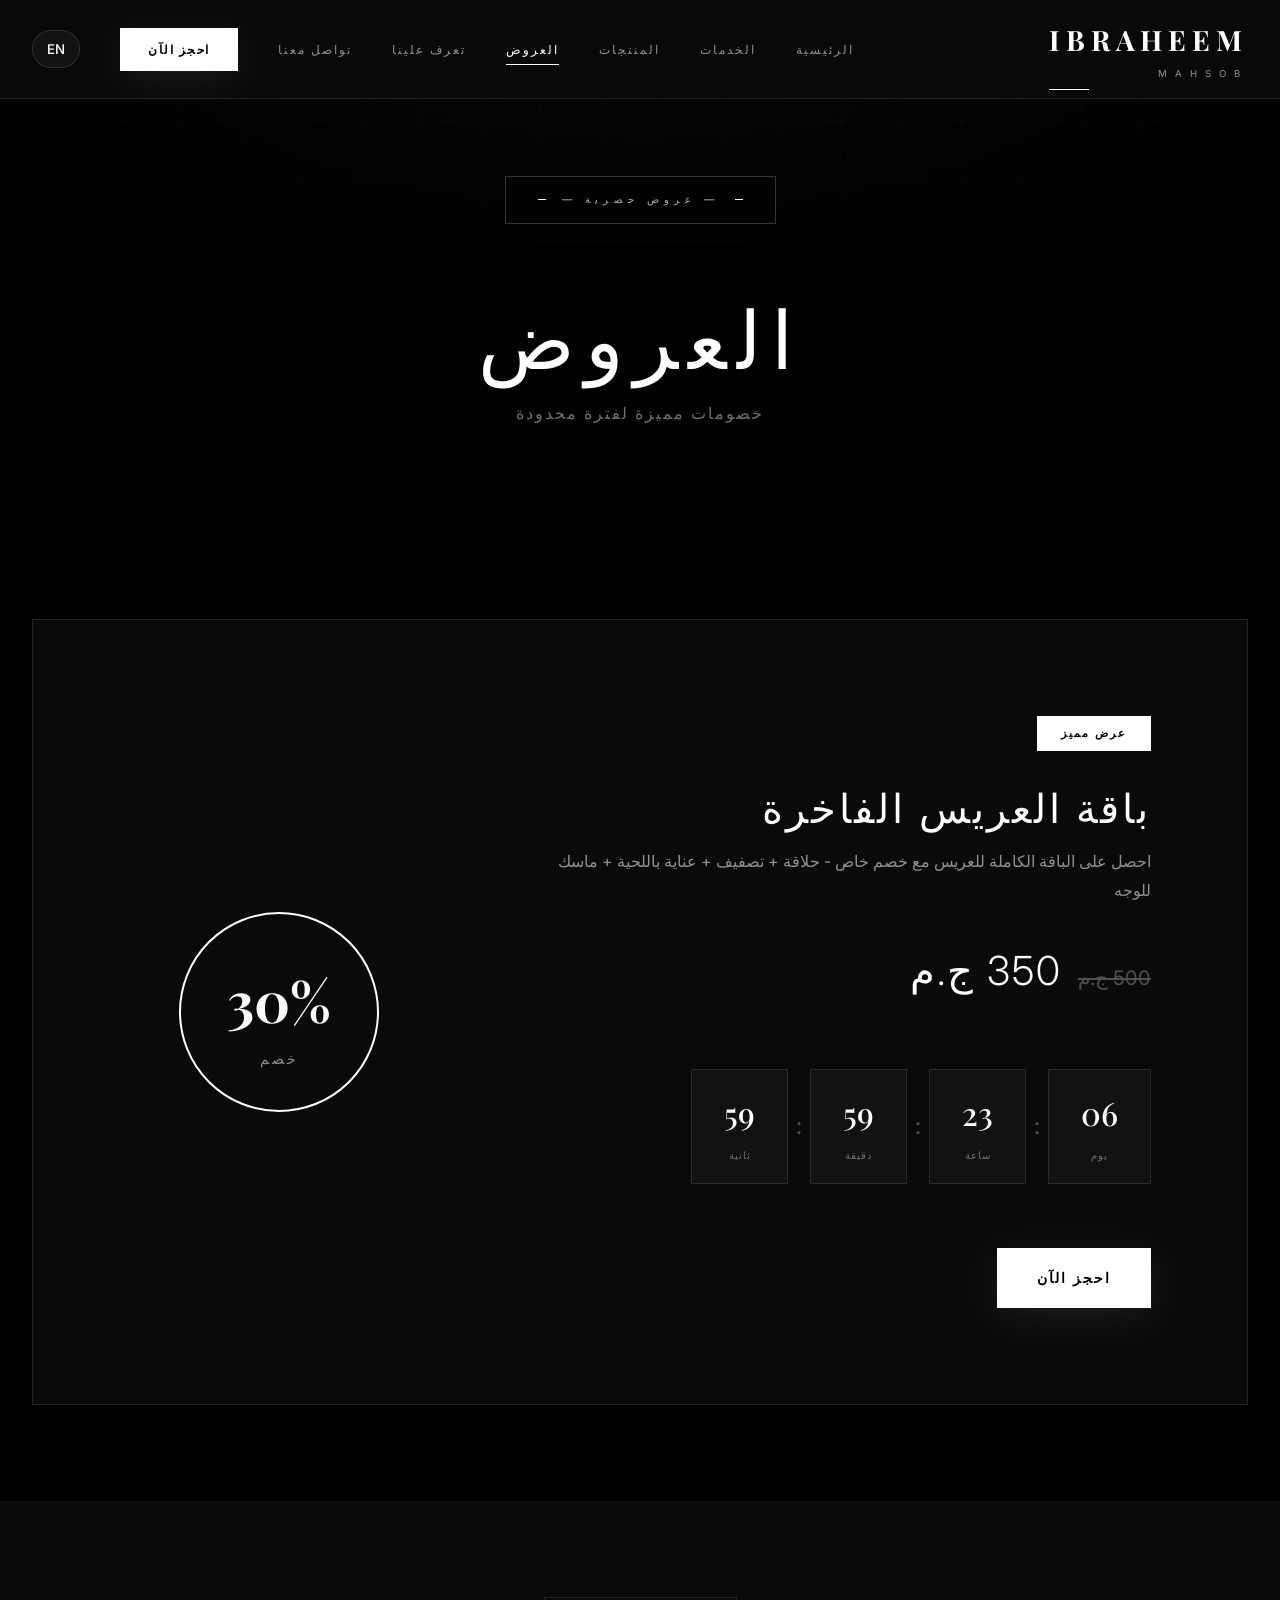
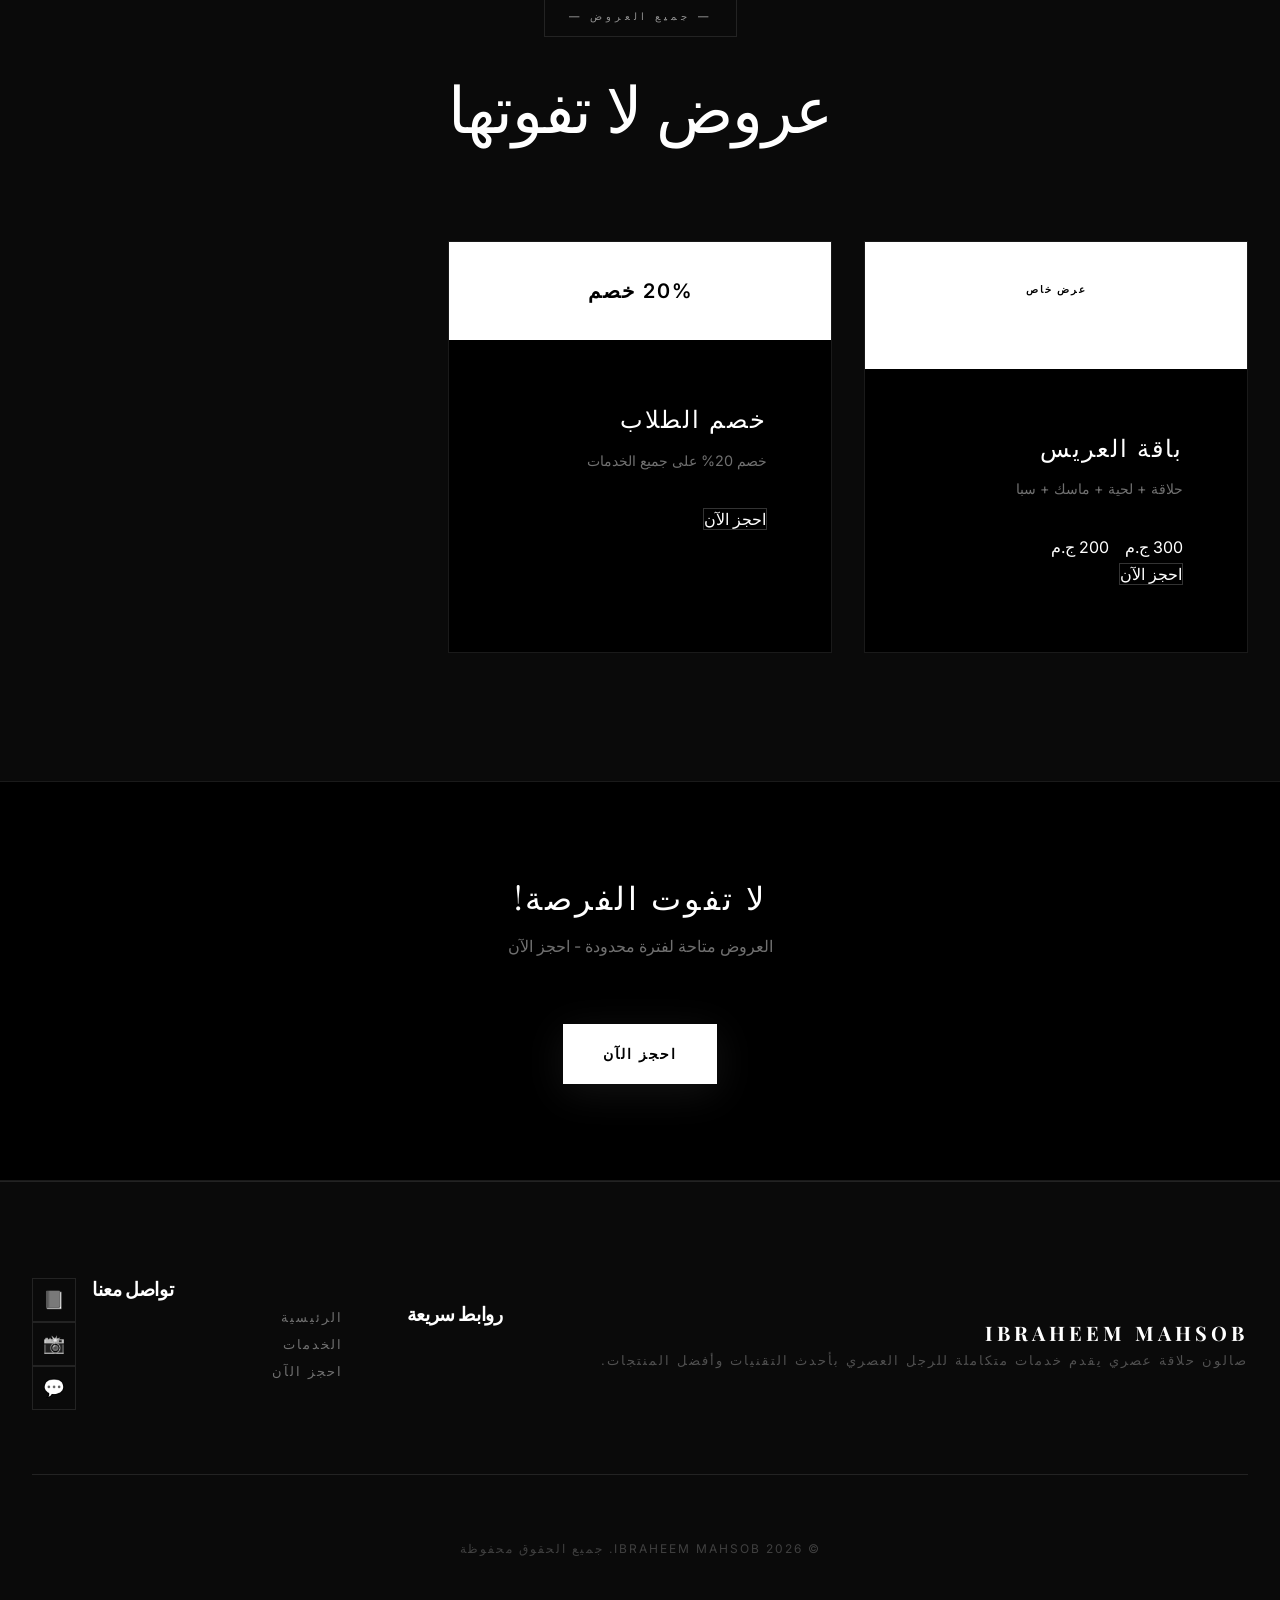
==== offers.html @ 04b08b1b "Complete project implementation with i18n and design updates" ====
<!DOCTYPE html>
<html lang="ar" dir="rtl">

<head>
    <meta charset="UTF-8">
    <meta name="viewport" content="width=device-width, initial-scale=1.0">
    <title>العروض | Ibraheem Mahsob</title>
    <meta name="description" content="عروض وخصومات حصرية من Ibraheem Mahsob">
    <link
        href="https://fonts.googleapis.com/css2?family=Playfair+Display:wght@400;500;600;700&family=Inter:wght@300;400;500;600&display=swap"
        rel="stylesheet">
    <link rel="stylesheet" href="css/style.css">
    <link rel="stylesheet" href="css/pages.css">
    <link rel="stylesheet" href="css/additions.css">
</head>

<body>
    <!-- Navigation -->
    <nav class="navbar">
        <div class="container">
            <a href="index.html" class="logo">
                <span class="logo-text">IBRAHEEM</span>
                <span class="logo-sub">MAHSOB</span>
            </a>
            <button class="nav-toggle" id="navToggle">
                <span></span>
                <span></span>
                <span></span>
            </button>
            <ul class="nav-menu" id="navMenu">
                <li><a href="index.html" data-i18n="nav.home">الرئيسية</a></li>
                <li><a href="services.html" data-i18n="nav.services">الخدمات</a></li>
                <li><a href="products.html" data-i18n="nav.products">المنتجات</a></li>
                <li><a href="offers.html" class="active" data-i18n="nav.offers">العروض</a></li>
                <li><a href="about.html" data-i18n="nav.about">تعرف علينا</a></li>
                <li><a href="contactus.html" data-i18n="nav.contact">تواصل معنا</a></li>
                <li><a href="booking.html" class="btn-nav" data-i18n="nav.booking">احجز الآن</a></li>
                <li>
                    <button class="lang-toggle" id="langToggle" type="button" aria-label="Toggle language">
                        <span id="langLabel">EN</span>
                    </button>
                </li>
            </ul>
        </div>
    </nav>

    <!-- Page Hero -->
    <section class="page-hero offers-hero">
        <div class="page-hero-bg"></div>
        <div class="container">
            <div class="page-hero-content">
                <span class="hero-badge" data-i18n="offers.hero.badge">— عروض حصرية —</span>
                <h1 data-i18n="offers.hero.title">العروض</h1>
                <p data-i18n="offers.hero.subtitle">خصومات مميزة لفترة محدودة</p>
            </div>
        </div>
    </section>

    <!-- Featured Offer with Countdown -->
    <section class="featured-offer-section">
        <div class="container">
            <div class="featured-offer" id="featuredOffer">
                <div class="featured-offer-content">
                    <span class="featured-badge" data-i18n="offers.featured.badge">عرض مميز</span>
                    <h2 data-i18n="offers.featured.title">باقة العريس الفاخرة</h2>
                    <p data-i18n="offers.featured.desc">احصل على الباقة الكاملة للعريس مع خصم خاص - حلاقة + تصفيف +
                        عناية باللحية + ماسك للوجه</p>
                    <div class="featured-price">
                        <span class="old">500 <span class="currency-symbol" data-i18n="currency">ج.م</span></span>
                        <span class="new">350 <span class="currency-symbol" data-i18n="currency">ج.م</span></span>
                    </div>
                    <div class="countdown" id="countdown">
                        <div class="countdown-item">
                            <span class="count-num" id="days">00</span>
                            <span class="count-label" data-i18n="offers.countdown.days">يوم</span>
                        </div>
                        <div class="countdown-sep">:</div>
                        <div class="countdown-item">
                            <span class="count-num" id="hours">00</span>
                            <span class="count-label" data-i18n="offers.countdown.hours">ساعة</span>
                        </div>
                        <div class="countdown-sep">:</div>
                        <div class="countdown-item">
                            <span class="count-num" id="minutes">00</span>
                            <span class="count-label" data-i18n="offers.countdown.minutes">دقيقة</span>
                        </div>
                        <div class="countdown-sep">:</div>
                        <div class="countdown-item">
                            <span class="count-num" id="seconds">00</span>
                            <span class="count-label" data-i18n="offers.countdown.seconds">ثانية</span>
                        </div>
                    </div>
                    <a href="booking.html" class="btn btn-primary" data-i18n="offers.btn">احجز الآن</a>
                </div>
                <div class="featured-offer-visual">
                    <div class="offer-circle">
                        <span class="discount-percent">30%</span>
                        <span class="discount-text" data-i18n="offers.featured.discount">خصم</span>
                    </div>
                </div>
            </div>
        </div>
    </section>

    <!-- All Offers -->
    <section class="offers-grid-section">
        <div class="container">
            <div class="section-header">
                <span class="section-badge" data-i18n="offers.grid.badge">— جميع العروض —</span>
                <h2 class="section-title" data-i18n="offers.grid.title">عروض لا تفوتها</h2>
            </div>

            <!-- GRID LAYOUT: Changing direct children count or order may break responsive wrap -->
            <div class="offers-grid" id="offersGrid">
                <!-- CONTENT MANAGED BY INLINE SCRIPT (loadOffers) - DO NOT EDIT MANUALLY -->
                <!-- Offers will be loaded dynamically -->
            </div>
        </div>
    </section>

    <!-- CTA Section -->
    <section class="cta-section">
        <div class="container">
            <div class="cta-content">
                <h2 data-i18n="offers.cta.title">لا تفوت الفرصة!</h2>
                <p data-i18n="offers.cta.desc">العروض متاحة لفترة محدودة - احجز الآن</p>
                <a href="booking.html" class="btn btn-primary" data-i18n="offers.cta.btn">احجز الآن</a>
            </div>
        </div>
    </section>

    <!-- Footer -->
    <footer class="footer">
        <div class="container">
            <div class="footer-content">
                <div class="footer-brand">
                    <span class="logo-text">IBRAHEEM MAHSOB</span>
                    <p data-i18n="footer.desc">صالون حلاقة بريميوم</p>
                </div>
                <div class="footer-links">
                    <h3 data-i18n="footer.quickLinks">روابط سريعة</h3>
                    <ul>
                        <li><a href="index.html" data-i18n="nav.home">الرئيسية</a></li>
                        <li><a href="services.html" data-i18n="nav.services">الخدمات</a></li>
                        <li><a href="booking.html" data-i18n="nav.booking">الحجز</a></li>
                    </ul>
                </div>
                <div class="footer-social">
                    <h3 data-i18n="footer.contact">تواصل معنا</h3>
                    <div class="social-icons">
                        <a href="#" class="social-link">📘</a>
                        <a href="#" class="social-link">📸</a>
                        <a href="#" class="social-link">💬</a>
                    </div>
                </div>
            </div>
            <div class="footer-bottom">
                <p data-i18n="footer.rights">© 2026 Ibraheem Mahsob. جميع الحقوق محفوظة</p>
            </div>
        </div>
    </footer>

    <!-- Admin access: /admin/index.html -->

    <!-- CRITICAL DEPENDENCY ORDER: START - app.js must trigger before inline scripts -->
    <script src="js/app.js"></script>
    <script src="js/i18n.js"></script>
    <script>
        // Initialize
        document.addEventListener('DOMContentLoaded', () => {
            loadOffers();
            startCountdown();
        });

        // Load offers
        function loadOffers() {
            const offers = DataStore.getOffers();
            const container = document.getElementById('offersGrid');

            if (offers.length === 0) {
                container.innerHTML = `
                    <div class="empty-state">
                        <span class="empty-icon">🎁</span>
                        <p data-i18n="offers.empty">لا توجد عروض حالياً</p>
                    </div>
                `;
                return;
            }

            container.innerHTML = offers.map(offer => {
                const discountHTML = offer.discount
                    ? `<div class="offer-card-header"><span class="offer-discount">${offer.discount} ${window.t('offer.discount')}</span></div>`
                    : `<div class="offer-card-header"><span class="offer-badge">${window.t('offer.special')}</span></div>`;

                const priceHTML = (offer.oldPrice && offer.newPrice)
                    ? `<div class="offer-price">
                               <span class="old">${offer.oldPrice} ${window.t('currency')}</span>
                               <span class="new">${offer.newPrice} ${window.t('currency')}</span>
                           </div>`
                    : (offer.oldPrice
                        ? `<div class="offer-price"><span class="new">${offer.oldPrice} ${window.t('currency')}</span></div>`
                        : `<div class="offer-price"></div>`); // Handle case with no specific price shown

                return `
                    <div class="offer-card-pro">
                        ${discountHTML}
                        <div class="offer-card-body">
                            <h3>${window.t('offer.' + offer.id + '.title')}</h3>
                            <p>${window.t('offer.' + offer.id + '.desc')}</p>
                            ${priceHTML}
                            <a href="booking.html" class="btn-outline">${window.t('offer.book')}</a>
                        </div>
                    </div>
                `}).join('');
        }

        // Countdown timer
        function startCountdown() {
            // Set end date to 7 days from now
            const endDate = new Date();
            endDate.setDate(endDate.getDate() + 7);

            function updateCountdown() {
                const now = new Date().getTime();
                const distance = endDate.getTime() - now;

                if (distance < 0) {
                    document.getElementById('countdown').innerHTML = '<p>انتهى العرض</p>';
                    return;
                }

                const days = Math.floor(distance / (1000 * 60 * 60 * 24));
                const hours = Math.floor((distance % (1000 * 60 * 60 * 24)) / (1000 * 60 * 60));
                const minutes = Math.floor((distance % (1000 * 60 * 60)) / (1000 * 60));
                const seconds = Math.floor((distance % (1000 * 60)) / 1000);

                document.getElementById('days').textContent = days.toString().padStart(2, '0');
                document.getElementById('hours').textContent = hours.toString().padStart(2, '0');
                document.getElementById('minutes').textContent = minutes.toString().padStart(2, '0');
                document.getElementById('seconds').textContent = seconds.toString().padStart(2, '0');
            }

            updateCountdown();
            setInterval(updateCountdown, 1000);
        }
        // Hook for language change re-rendering
        window.reloadDynamicContent = function () {
            if (typeof loadOffers === 'function') loadOffers();
            // Update currency in featured offer if static
            const curr = document.querySelectorAll('.currency-symbol');
            curr.forEach(el => el.textContent = window.t('currency'));
        };
    </script>
    <!-- CRITICAL DEPENDENCY ORDER: END -->
</body>

</html>
---- css/style.css ----
/* ============================================
   IBRAHEEM MAHSOB - MONOCHROME PREMIUM DESIGN
   Pure Black & White Luxury Barbershop
   ============================================
   ⚠️ PRESERVATION LOCKED: Do not run "Cleanup CSS" tools.
   ⚠️ GLOBAL STYLES: Changing these will break layout across all pages.
   ============================================ */

/* === CSS Variables === */
:root {
    /* Pure Black & White Palette */
    --black: #000000;
    --black-rich: #050505;
    --black-deep: #0a0a0a;
    --black-soft: #111111;
    --black-medium: #1a1a1a;
    --black-light: #222222;

    --white: #ffffff;
    --white-off: #fafafa;
    --white-cream: #f5f5f5;
    --white-dim: #e8e8e8;

    --gray-100: #f0f0f0;
    --gray-200: #d0d0d0;
    --gray-300: #b0b0b0;
    --gray-400: #909090;
    --gray-500: #707070;
    --gray-600: #505050;
    --gray-700: #404040;
    --gray-800: #303030;
    --gray-900: #202020;

    /* Typography */
    --font-heading: 'Playfair Display', serif;
    --font-body: 'Inter', sans-serif;

    /* Spacing */
    --space-xs: 0.5rem;
    --space-sm: 1rem;
    --space-md: 2rem;
    --space-lg: 4rem;
    --space-xl: 6rem;
    --space-2xl: 8rem;

    /* Transitions */
    --transition-fast: 0.2s cubic-bezier(0.4, 0, 0.2, 1);
    --transition-normal: 0.4s cubic-bezier(0.4, 0, 0.2, 1);
    --transition-slow: 0.6s cubic-bezier(0.4, 0, 0.2, 1);
    --transition-bounce: 0.5s cubic-bezier(0.68, -0.55, 0.265, 1.55);

    /* Shadows */
    --shadow-sm: 0 2px 10px rgba(0, 0, 0, 0.5);
    --shadow-md: 0 8px 30px rgba(0, 0, 0, 0.6);
    --shadow-lg: 0 20px 60px rgba(0, 0, 0, 0.7);
    --shadow-white: 0 8px 40px rgba(255, 255, 255, 0.08);
    --shadow-white-lg: 0 15px 60px rgba(255, 255, 255, 0.12);
    --shadow-inner: inset 0 2px 10px rgba(0, 0, 0, 0.3);

    /* Glass Effect */
    --glass-bg: rgba(10, 10, 10, 0.9);
    --glass-bg-light: rgba(255, 255, 255, 0.03);
    --glass-border: rgba(255, 255, 255, 0.1);
    --glass-border-strong: rgba(255, 255, 255, 0.2);
    --glass-blur: blur(20px);
}

/* === Reset & Base === */
*,
*::before,
*::after {
    margin: 0;
    padding: 0;
    box-sizing: border-box;
}

html {
    scroll-behavior: smooth;
    font-size: 16px;
}

body {
    font-family: var(--font-body);
    background-color: var(--black);
    color: var(--white);
    line-height: 1.7;
    overflow-x: hidden;
    -webkit-font-smoothing: antialiased;
    -moz-osx-font-smoothing: grayscale;
}

/* Subtle gradient overlay */
body::before {
    content: '';
    position: fixed;
    top: 0;
    left: 0;
    right: 0;
    bottom: 0;
    background:
        radial-gradient(ellipse 80% 50% at 50% -20%, rgba(255, 255, 255, 0.03) 0%, transparent 50%),
        radial-gradient(ellipse 60% 40% at 100% 100%, rgba(255, 255, 255, 0.02) 0%, transparent 50%);
    pointer-events: none;
    z-index: -1;
}

::selection {
    background: var(--white);
    color: var(--black);
}

a {
    text-decoration: none;
    color: inherit;
    transition: var(--transition-fast);
}

ul {
    list-style: none;
}

img {
    max-width: 100%;
    display: block;
}

.container {
    width: 100%;
    max-width: 1280px;
    margin: 0 auto;
    padding: 0 var(--space-md);
}

/* === Typography === */
h1,
h2,
h3,
h4,
h5,
h6 {
    font-family: var(--font-heading);
    font-weight: 600;
    line-height: 1.2;
    letter-spacing: -0.02em;
}

/* === Premium Buttons === */
.btn {
    position: relative;
    display: inline-flex;
    align-items: center;
    justify-content: center;
    padding: 1.125rem 2.5rem;
    font-family: var(--font-body);
    font-size: 0.875rem;
    font-weight: 600;
    letter-spacing: 2px;
    text-transform: uppercase;
    border-radius: 0;
    cursor: pointer;
    transition: var(--transition-normal);
    border: none;
    overflow: hidden;
    z-index: 1;
}

.btn::before {
    content: '';
    position: absolute;
    top: 0;
    left: -100%;
    width: 100%;
    height: 100%;
    background: linear-gradient(90deg, transparent, rgba(255, 255, 255, 0.2), transparent);
    transition: var(--transition-slow);
}

.btn:hover::before {
    left: 100%;
}

.btn-primary {
    background: var(--white);
    color: var(--black);
    box-shadow: var(--shadow-white);
}

.btn-primary:hover {
    transform: translateY(-3px);
    box-shadow: var(--shadow-white-lg);
}

.btn-secondary {
    background: var(--gray-800);
    color: var(--white);
    border: 1px solid var(--glass-border);
}

.btn-secondary:hover {
    background: var(--white);
    color: var(--black);
    transform: translateY(-3px);
}

.btn-outline {
    background: transparent;
    color: var(--white);
    border: 1px solid var(--glass-border-strong);
}

.btn-outline:hover {
    background: var(--white);
    color: var(--black);
    border-color: var(--white);
}

/* === Premium Navigation === */
.navbar {
    position: fixed;
    top: 0;
    left: 0;
    right: 0;
    z-index: 1000;
    padding: var(--space-sm) 0;
    background: var(--glass-bg);
    backdrop-filter: var(--glass-blur);
    -webkit-backdrop-filter: var(--glass-blur);
    border-bottom: 1px solid var(--glass-border);
    transition: var(--transition-normal);
}

.navbar .container {
    display: flex;
    align-items: center;
    justify-content: space-between;
}

.logo {
    display: flex;
    flex-direction: column;
    align-items: flex-start;
    position: relative;
}

.logo::after {
    content: '';
    position: absolute;
    bottom: -8px;
    left: 0;
    width: 40px;
    height: 1px;
    background: var(--white);
}

.logo-text {
    font-family: var(--font-heading);
    font-size: 1.75rem;
    font-weight: 700;
    letter-spacing: 6px;
    color: var(--white);
    text-transform: uppercase;
}

.logo-sub {
    font-size: 0.6rem;
    letter-spacing: 8px;
    color: var(--gray-400);
    margin-top: 2px;
    text-transform: uppercase;
}

.nav-menu {
    display: flex;
    align-items: center;
    gap: 2.5rem;
}

.nav-menu a {
    font-size: 0.75rem;
    font-weight: 500;
    color: var(--gray-400);
    letter-spacing: 2px;
    text-transform: uppercase;
    position: relative;
    padding: 0.5rem 0;
}

.nav-menu a::before {
    content: '';
    position: absolute;
    bottom: 0;
    left: 0;
    width: 0;
    height: 1px;
    background: var(--white);
    transition: var(--transition-normal);
}

.nav-menu a:hover,
.nav-menu a.active {
    color: var(--white);
}

.nav-menu a:hover::before,
.nav-menu a.active::before {
    width: 100%;
}

.btn-nav {
    background: var(--white) !important;
    color: var(--black) !important;
    padding: 0.875rem 1.75rem !important;
    font-weight: 600 !important;
    letter-spacing: 1.5px !important;
    box-shadow: var(--shadow-white);
}

.btn-nav::before {
    display: none !important;
}

.btn-nav:hover {
    transform: scale(1.05);
    box-shadow: var(--shadow-white-lg);
}

.nav-toggle {
    display: none;
    flex-direction: column;
    gap: 6px;
    background: none;
    border: none;
    cursor: pointer;
    padding: 5px;
    z-index: 100;
}

.nav-toggle span {
    width: 28px;
    height: 1px;
    background: var(--white);
    transition: var(--transition-fast);
}

/* === Ultra Premium Hero Section === */
.hero {
    position: relative;
    height: 100vh;
    min-height: 700px;
    display: flex;
    align-items: center;
    justify-content: center;
    text-align: center;
    background: var(--black);
    overflow: hidden;
}

/* Geometric pattern background */
.hero::before {
    content: '';
    position: absolute;
    top: 0;
    left: 0;
    right: 0;
    bottom: 0;
    background:
        radial-gradient(ellipse 100% 100% at 50% 0%, rgba(255, 255, 255, 0.05) 0%, transparent 50%),
        linear-gradient(180deg, transparent 0%, rgba(0, 0, 0, 0.5) 100%);
    z-index: 0;
}

/* Grid pattern overlay */
.hero::after {
    content: '';
    position: absolute;
    top: 0;
    left: 0;
    right: 0;
    bottom: 0;
    background-image:
        linear-gradient(rgba(255, 255, 255, 0.02) 1px, transparent 1px),
        linear-gradient(90deg, rgba(255, 255, 255, 0.02) 1px, transparent 1px);
    background-size: 80px 80px;
    opacity: 0.5;
    z-index: 0;
}

.hero-overlay {
    position: absolute;
    top: 0;
    left: 0;
    right: 0;
    bottom: 0;
    z-index: 0;
}

.hero-content {
    position: relative;
    z-index: 10;
    max-width: 900px;
    padding: 0 var(--space-md);
    padding-bottom: 120px;
}

.hero-badge {
    display: inline-flex;
    align-items: center;
    gap: 1rem;
    padding: 0.875rem 2rem;
    background: rgba(0, 0, 0, 0.5);
    border: 1px solid var(--glass-border-strong);
    color: var(--gray-300);
    font-size: 0.65rem;
    font-weight: 500;
    letter-spacing: 5px;
    text-transform: uppercase;
    margin-bottom: var(--space-lg);
    animation: fadeInDown 1s ease;
    backdrop-filter: blur(10px);
}

.hero-badge::before {
    content: '';
    width: 8px;
    height: 1px;
    background: var(--white);
}

.hero-badge::after {
    content: '';
    width: 8px;
    height: 1px;
    background: var(--white);
}

.hero-title {
    font-size: clamp(3.5rem, 12vw, 8rem);
    font-weight: 700;
    letter-spacing: 12px;
    margin-bottom: var(--space-md);
    line-height: 1;
}

.title-line {
    display: block;
    animation: fadeInUp 1s ease both;
}

.title-line:nth-child(1) {
    animation-delay: 0.2s;
    color: var(--white);
    font-weight: 400;
}

.title-line:nth-child(2) {
    animation-delay: 0.4s;
    color: var(--white);
    font-weight: 700;
    -webkit-text-stroke: 1px var(--white);
    -webkit-text-fill-color: transparent;
}

.title-line.gold {
    -webkit-text-stroke: 1px var(--white);
    -webkit-text-fill-color: transparent;
}

.hero-subtitle {
    font-size: 1rem;
    color: var(--gray-400);
    margin-bottom: var(--space-lg);
    animation: fadeInUp 1s ease 0.6s both;
    font-weight: 400;
    letter-spacing: 3px;
}

.hero-buttons {
    display: flex;
    gap: var(--space-md);
    justify-content: center;
    flex-wrap: wrap;
    animation: fadeInUp 1s ease 0.8s both;
}

.hero-scroll {
    position: absolute;
    bottom: 40px;
    left: 50%;
    transform: translateX(-50%);
    display: flex;
    flex-direction: column;
    align-items: center;
    gap: 12px;
    color: var(--gray-500);
    font-size: 0.7rem;
    letter-spacing: 3px;
    text-transform: uppercase;
    animation: fadeInUp 1s ease 1s both;
    z-index: 20;
    cursor: pointer;
    transition: var(--transition-normal);
}

.hero-scroll:hover {
    color: var(--white);
}

.hero-scroll span {
    background: var(--black);
    padding: 0 10px;
}

.scroll-icon {
    width: 24px;
    height: 40px;
    border: 1px solid var(--gray-600);
    border-radius: 12px;
    position: relative;
    transition: var(--transition-normal);
}

.scroll-icon::after {
    content: '';
    position: absolute;
    top: 8px;
    left: 50%;
    transform: translateX(-50%);
    width: 3px;
    height: 8px;
    background: var(--white);
    border-radius: 2px;
    animation: scrollBounce 2s ease-in-out infinite;
}

.hero-scroll:hover .scroll-icon {
    border-color: var(--white);
}

/* === Sections === */
.section {
    padding: var(--space-2xl) 0;
    position: relative;
}

.section-header {
    text-align: center;
    margin-bottom: var(--space-xl);
}

.section-badge {
    display: inline-flex;
    align-items: center;
    gap: 0.75rem;
    padding: 0.625rem 1.5rem;
    background: transparent;
    border: 1px solid var(--glass-border);
    font-size: 0.65rem;
    font-weight: 500;
    letter-spacing: 4px;
    color: var(--gray-400);
    text-transform: uppercase;
    margin-bottom: var(--space-md);
}

.gold-badge {
    border-color: var(--glass-border-strong);
    color: var(--white);
}

.section-title {
    font-size: clamp(2.5rem, 6vw, 4rem);
    color: var(--white);
    margin-bottom: var(--space-sm);
    font-weight: 400;
}

.section-footer {
    text-align: center;
    margin-top: var(--space-xl);
}

/* === Premium Services Grid === */
.services-preview {
    background: var(--black-deep);
    position: relative;
}

.services-preview::before {
    content: '';
    position: absolute;
    top: 0;
    left: 0;
    right: 0;
    height: 1px;
    background: linear-gradient(90deg, transparent, var(--glass-border), transparent);
}

.services-grid {
    display: grid;
    grid-template-columns: repeat(auto-fit, minmax(280px, 1fr));
    gap: 1px;
    background: var(--glass-border);
}

.service-card {
    position: relative;
    background: var(--black-deep);
    padding: var(--space-xl) var(--space-lg);
    text-align: center;
    transition: var(--transition-normal);
    overflow: hidden;
}

.service-card::before {
    content: '';
    position: absolute;
    top: 0;
    left: 50%;
    transform: translateX(-50%);
    width: 60px;
    height: 1px;
    background: var(--white);
    opacity: 0;
    transition: var(--transition-normal);
}

.service-card::after {
    content: '';
    position: absolute;
    top: 0;
    left: 0;
    right: 0;
    bottom: 0;
    background: linear-gradient(180deg, rgba(255, 255, 255, 0.03) 0%, transparent 50%);
    opacity: 0;
    transition: var(--transition-normal);
}

.service-card:hover {
    background: var(--black-soft);
}

.service-card:hover::before {
    opacity: 1;
}

.service-card:hover::after {
    opacity: 1;
}

.service-icon {
    font-size: 2.5rem;
    margin-bottom: var(--space-md);
    position: relative;
    z-index: 1;
    filter: grayscale(100%) brightness(1.5);
}

.service-card h3 {
    font-size: 1.25rem;
    margin-bottom: var(--space-xs);
    color: var(--white);
    position: relative;
    z-index: 1;
    font-weight: 500;
    letter-spacing: 2px;
}

.service-card p {
    font-size: 0.85rem;
    color: var(--gray-500);
    margin-bottom: var(--space-md);
    position: relative;
    z-index: 1;
}

.service-price {
    display: inline-block;
    padding: 0.5rem 1.25rem;
    background: transparent;
    border: 1px solid var(--glass-border);
    color: var(--white);
    font-weight: 500;
    font-size: 0.9rem;
    position: relative;
    z-index: 1;
    letter-spacing: 1px;
}

.service-card:hover .service-price {
    background: var(--white);
    color: var(--black);
    border-color: var(--white);
}

/* === Premium About Section === */
.about-section {
    background: var(--black);
    position: relative;
    overflow: hidden;
}

.about-grid {
    display: grid;
    grid-template-columns: 1fr 1fr;
    gap: var(--space-xl);
    align-items: center;
}

.about-image {
    position: relative;
}

.image-frame {
    position: relative;
    padding: var(--space-md);
    border: 1px solid var(--glass-border);
}

.image-frame::before {
    content: '';
    position: absolute;
    top: -15px;
    right: -15px;
    bottom: 15px;
    left: 15px;
    border: 1px solid var(--glass-border);
    pointer-events: none;
}

.image-placeholder {
    aspect-ratio: 4/5;
    background: var(--black-soft);
    display: flex;
    align-items: center;
    justify-content: center;
    font-family: var(--font-heading);
    font-size: 2rem;
    text-align: center;
    letter-spacing: 10px;
    position: relative;
    overflow: hidden;
}

.image-placeholder span {
    color: var(--white);
    position: relative;
    z-index: 1;
    font-weight: 300;
}

.experience-badge {
    position: absolute;
    bottom: -25px;
    right: -25px;
    background: var(--white);
    color: var(--black);
    padding: var(--space-md) var(--space-lg);
    text-align: center;
}

.exp-number {
    display: block;
    font-family: var(--font-heading);
    font-size: 3rem;
    font-weight: 700;
    line-height: 1;
}

.exp-text {
    font-size: 0.7rem;
    text-transform: uppercase;
    letter-spacing: 3px;
    font-weight: 500;
}

.about-content .section-badge {
    display: inline-flex;
}

.about-content .section-title {
    text-align: left;
    margin-bottom: var(--space-md);
}

.about-text {
    font-size: 1rem;
    color: var(--gray-400);
    margin-bottom: var(--space-lg);
    line-height: 2;
}

.about-features {
    display: grid;
    grid-template-columns: 1fr 1fr;
    gap: var(--space-sm);
}

.about-features li {
    display: flex;
    align-items: center;
    gap: var(--space-sm);
    font-size: 0.9rem;
    padding: var(--space-sm) var(--space-md);
    background: transparent;
    border: 1px solid var(--glass-border);
    transition: var(--transition-fast);
}

.about-features li:hover {
    background: var(--glass-bg-light);
    border-color: var(--white);
}

.check {
    width: 20px;
    height: 20px;
    background: var(--white);
    color: var(--black);
    border-radius: 0;
    display: flex;
    align-items: center;
    justify-content: center;
    font-size: 0.7rem;
    font-weight: bold;
}

/* === Premium Offers Section === */
.offers-section {
    background: var(--black-deep);
    position: relative;
}

.offers-slider {
    display: grid;
    grid-template-columns: repeat(auto-fit, minmax(320px, 1fr));
    gap: var(--space-md);
}

.offer-card {
    position: relative;
    background: var(--black);
    border: 1px solid var(--glass-border);
    padding: var(--space-lg);
    overflow: hidden;
    transition: var(--transition-normal);
}

.offer-card::before {
    content: '';
    position: absolute;
    top: 0;
    left: 0;
    right: 0;
    height: 3px;
    background: var(--white);
    transform: scaleX(0);
    transition: var(--transition-normal);
}

.offer-card:hover {
    border-color: var(--white);
}

.offer-card:hover::before {
    transform: scaleX(1);
}

.offer-badge {
    display: inline-block;
    padding: 0.375rem 1rem;
    background: var(--white);
    color: var(--black);
    font-size: 0.6rem;
    font-weight: 600;
    text-transform: uppercase;
    letter-spacing: 2px;
    margin-bottom: var(--space-md);
    position: relative;
    z-index: 1;
}

.offer-card h3 {
    font-size: 1.5rem;
    margin-bottom: var(--space-xs);
    position: relative;
    z-index: 1;
    font-weight: 400;
    letter-spacing: 2px;
}

.offer-card p {
    color: var(--gray-500);
    margin-bottom: var(--space-md);
    position: relative;
    z-index: 1;
}

.offer-price {
    display: flex;
    align-items: baseline;
    gap: var(--space-sm);
    position: relative;
    z-index: 1;
}

.old-price {
    font-size: 1rem;
    color: var(--gray-600);
    text-decoration: line-through;
}

.new-price {
    font-size: 2rem;
    font-weight: 300;
    color: var(--white);
    letter-spacing: 2px;
}

/* === Premium Contact Section === */
.contact-section {
    background: var(--black);
}

.contact-grid {
    display: grid;
    grid-template-columns: 1fr 1fr;
    gap: var(--space-xl);
}

.contact-info .section-title {
    text-align: left;
}

.contact-items {
    margin-top: var(--space-lg);
}

.contact-item {
    display: flex;
    gap: var(--space-md);
    margin-bottom: var(--space-md);
    padding: var(--space-md);
    background: transparent;
    border: 1px solid var(--glass-border);
    transition: var(--transition-normal);
}

.contact-item:hover {
    border-color: var(--white);
    transform: translateX(10px);
}

.contact-icon {
    font-size: 1.5rem;
    width: 56px;
    height: 56px;
    display: flex;
    align-items: center;
    justify-content: center;
    background: var(--glass-bg-light);
    border: 1px solid var(--glass-border);
    filter: grayscale(100%);
}

.contact-text h4 {
    font-size: 1rem;
    color: var(--white);
    margin-bottom: 0.375rem;
    font-weight: 500;
    letter-spacing: 1px;
}

.contact-text p {
    color: var(--gray-500);
    font-size: 0.9rem;
}

.map-placeholder {
    height: 100%;
    min-height: 350px;
    background: var(--black-soft);
    border: 1px solid var(--glass-border);
    display: flex;
    align-items: center;
    justify-content: center;
    color: var(--gray-600);
    font-size: 0.9rem;
    letter-spacing: 3px;
    text-transform: uppercase;
}

/* === Premium Footer === */
.footer {
    background: var(--black-deep);
    padding: var(--space-xl) 0 var(--space-lg);
    border-top: 1px solid var(--glass-border);
    position: relative;
}

.footer-content {
    display: flex;
    justify-content: space-between;
    align-items: center;
    flex-wrap: wrap;
    gap: var(--space-lg);
    padding-bottom: var(--space-lg);
    border-bottom: 1px solid var(--glass-border);
}

.footer-brand .logo-text {
    font-size: 1.25rem;
    letter-spacing: 4px;
    margin-bottom: 0.375rem;
}

.footer-brand p {
    color: var(--gray-600);
    font-size: 0.8rem;
    letter-spacing: 2px;
    text-transform: uppercase;
}

.footer-links {
    display: flex;
    gap: var(--space-lg);
}

.footer-links a {
    color: var(--gray-500);
    font-size: 0.8rem;
    letter-spacing: 2px;
    text-transform: uppercase;
    transition: var(--transition-fast);
}

.footer-links a:hover {
    color: var(--white);
}

.footer-social {
    display: flex;
    gap: var(--space-sm);
}

.social-link {
    width: 44px;
    height: 44px;
    display: flex;
    align-items: center;
    justify-content: center;
    background: transparent;
    border: 1px solid var(--glass-border);
    font-size: 1.1rem;
    transition: var(--transition-normal);
    filter: grayscale(100%);
}

.social-link:hover {
    background: var(--white);
    border-color: var(--white);
    transform: translateY(-5px);
    filter: grayscale(0%);
}

.footer-bottom {
    text-align: center;
    padding-top: var(--space-lg);
}

.footer-bottom p {
    color: var(--gray-700);
    font-size: 0.75rem;
    letter-spacing: 2px;
    text-transform: uppercase;
}

/* === Admin Link === */
.admin-link {
    position: fixed;
    bottom: var(--space-lg);
    left: var(--space-lg);
    width: 48px;
    height: 48px;
    background: var(--black-medium);
    border: 1px solid var(--glass-border);
    display: flex;
    align-items: center;
    justify-content: center;
    font-size: 1.25rem;
    transition: var(--transition-normal);
    z-index: 100;
    filter: grayscale(100%);
}

.admin-link:hover {
    background: var(--white);
    border-color: var(--white);
    transform: scale(1.1) rotate(90deg);
    filter: grayscale(0%);
}

/* === Premium Animations === */
@keyframes fadeInUp {
    from {
        opacity: 0;
        transform: translateY(50px);
    }

    to {
        opacity: 1;
        transform: translateY(0);
    }
}

@keyframes fadeInDown {
    from {
        opacity: 0;
        transform: translateY(-50px);
    }

    to {
        opacity: 1;
        transform: translateY(0);
    }
}

@keyframes scrollBounce {

    0%,
    100% {
        transform: translateX(-50%) translateY(0);
        opacity: 1;
    }

    50% {
        transform: translateX(-50%) translateY(12px);
        opacity: 0.3;
    }
}

/* === Responsive === */
/* LAYOUT CRITICAL: Adjusting these breakpoints will break mobile/tablet views */
@media (max-width: 992px) {

    .about-grid,
    .contact-grid {
        grid-template-columns: 1fr;
        gap: var(--space-lg);
    }

    .about-image {
        order: -1;
        max-width: 400px;
        margin: 0 auto;
    }

    .about-content .section-title {
        text-align: center;
    }

    .about-text {
        text-align: center;
    }

    .about-content .section-badge {
        justify-content: center;
        width: 100%;
    }
}

@media (max-width: 768px) {
    :root {
        font-size: 15px;
    }

    .nav-toggle {
        display: flex;
    }

    .nav-menu {
        position: fixed;
        top: 0;
        left: 0;
        right: 0;
        bottom: 0;
        background: rgba(0, 0, 0, 0.98);
        flex-direction: column;
        justify-content: center;
        padding: var(--space-lg);
        gap: var(--space-md);
        transform: translateX(100%);
        opacity: 0;
        transition: var(--transition-normal);
    }

    .nav-menu.active {
        transform: translateX(0);
        opacity: 1;
    }

    .nav-menu a {
        font-size: 1.5rem;
        text-align: center;
        letter-spacing: 4px;
    }

    .hero-title {
        letter-spacing: 8px;
    }

    .hero-buttons {
        flex-direction: column;
        align-items: center;
        gap: var(--space-sm);
    }

    .hero-buttons .btn {
        width: 100%;
        max-width: 280px;
    }

    .about-features {
        grid-template-columns: 1fr;
    }

    .footer-content {
        flex-direction: column;
        text-align: center;
    }

    .section {
        padding: var(--space-xl) 0;
    }

    .services-grid {
        grid-template-columns: 1fr;
    }
}

/* === Custom Scrollbar === */
::-webkit-scrollbar {
    width: 6px;
}

::-webkit-scrollbar-track {
    background: var(--black);
}

::-webkit-scrollbar-thumb {
    background: var(--gray-700);
}

::-webkit-scrollbar-thumb:hover {
    background: var(--white);
}
---- css/pages.css ----
/* ============================================
   Pages Styles - Products, Offers, Services
   ============================================
   ⚠️ PRESERVATION LOCKED: This controls structure for multiple pages.
   ============================================ */

/* === Page Hero === */
.page-hero {
    position: relative;
    padding: calc(80px + var(--space-xl)) 0 var(--space-xl);
    background: var(--black);
    text-align: center;
    overflow: hidden;
}

.page-hero-bg {
    position: absolute;
    top: 0;
    left: 0;
    right: 0;
    bottom: 0;
    background:
        radial-gradient(ellipse 100% 100% at 50% 0%, rgba(255, 255, 255, 0.03) 0%, transparent 50%),
        linear-gradient(180deg, transparent 0%, var(--black) 100%);
}

.page-hero-bg::before {
    content: '';
    position: absolute;
    top: 0;
    left: 0;
    right: 0;
    bottom: 0;
    background-image:
        linear-gradient(rgba(255, 255, 255, 0.015) 1px, transparent 1px),
        linear-gradient(90deg, rgba(255, 255, 255, 0.015) 1px, transparent 1px);
    background-size: 60px 60px;
}

.page-hero-content {
    position: relative;
    z-index: 1;
}

.page-hero h1 {
    font-size: clamp(3rem, 8vw, 5rem);
    font-weight: 400;
    letter-spacing: 10px;
    margin-bottom: var(--space-sm);
    color: var(--white);
}

.page-hero p {
    font-size: 1rem;
    color: var(--gray-500);
    letter-spacing: 2px;
}

/* === Products Section === */
.products-section {
    padding: var(--space-xl) 0 var(--space-2xl);
    background: var(--black);
}

/* Products Filter */
.products-filter {
    display: flex;
    justify-content: center;
    gap: var(--space-sm);
    margin-bottom: var(--space-xl);
    flex-wrap: wrap;
}

.filter-btn {
    padding: 0.75rem 2rem;
    background: transparent;
    border: 1px solid var(--glass-border);
    color: var(--gray-400);
    font-family: var(--font-body);
    font-size: 0.8rem;
    letter-spacing: 1px;
    cursor: pointer;
    transition: var(--transition-normal);
}

.filter-btn:hover {
    border-color: var(--gray-600);
    color: var(--white);
}

.filter-btn.active {
    background: var(--white);
    border-color: var(--white);
    color: var(--black);
}

/* Products Grid */
.products-grid {
    display: grid;
    grid-template-columns: repeat(auto-fill, minmax(280px, 1fr));
    gap: var(--space-md);
}

.product-card {
    background: var(--black-deep);
    border: 1px solid var(--glass-border);
    transition: var(--transition-normal);
    cursor: pointer;
    overflow: hidden;
}

.product-card:hover {
    border-color: var(--gray-600);
    transform: translateY(-5px);
}

.product-card-image {
    position: relative;
    aspect-ratio: 1;
    background: var(--black-soft);
    overflow: hidden;
}

.product-placeholder {
    width: 100%;
    height: 100%;
    display: flex;
    align-items: center;
    justify-content: center;
    font-size: 4rem;
    filter: grayscale(100%);
    transition: var(--transition-normal);
}

.product-card:hover .product-placeholder {
    filter: grayscale(0%);
    transform: scale(1.1);
}

.product-overlay {
    position: absolute;
    top: 0;
    left: 0;
    right: 0;
    bottom: 0;
    background: rgba(0, 0, 0, 0.7);
    display: flex;
    align-items: center;
    justify-content: center;
    opacity: 0;
    transition: var(--transition-normal);
}

.product-overlay span {
    padding: 0.75rem 1.5rem;
    border: 1px solid var(--white);
    color: var(--white);
    font-size: 0.8rem;
    letter-spacing: 1px;
}

.product-card:hover .product-overlay {
    opacity: 1;
}

.product-card-info {
    padding: var(--space-md);
}

.product-category-tag {
    display: inline-block;
    padding: 0.25rem 0.75rem;
    background: var(--glass-bg-light);
    border: 1px solid var(--glass-border);
    font-size: 0.65rem;
    color: var(--gray-400);
    letter-spacing: 1px;
    text-transform: uppercase;
    margin-bottom: var(--space-sm);
}

.product-card h3 {
    font-size: 1.1rem;
    font-weight: 500;
    margin-bottom: 0.5rem;
    letter-spacing: 1px;
}

.product-card p {
    font-size: 0.85rem;
    color: var(--gray-500);
    margin-bottom: var(--space-sm);
    line-height: 1.6;
}

.product-card-footer {
    display: flex;
    justify-content: space-between;
    align-items: center;
    padding-top: var(--space-sm);
    border-top: 1px solid var(--glass-border);
}

.product-price {
    font-size: 1.25rem;
    font-weight: 300;
    letter-spacing: 1px;
}

.product-btn {
    padding: 0.5rem 1rem;
    background: transparent;
    border: 1px solid var(--glass-border);
    color: var(--gray-400);
    font-size: 0.75rem;
    cursor: pointer;
    transition: var(--transition-fast);
}

.product-btn:hover {
    border-color: var(--white);
    color: var(--white);
}

/* Product Modal */
.product-modal-content {
    max-width: 800px;
    padding: 0;
    overflow: hidden;
}

.product-modal-grid {
    display: grid;
    grid-template-columns: 1fr 1fr;
}

.product-modal-image {
    background: var(--black-soft);
}

.product-image-placeholder {
    width: 100%;
    height: 100%;
    min-height: 400px;
    display: flex;
    align-items: center;
    justify-content: center;
    font-size: 6rem;
}

.product-modal-info {
    padding: var(--space-lg);
}

.product-modal-info .product-category {
    display: block;
    font-size: 0.7rem;
    color: var(--gray-500);
    letter-spacing: 2px;
    text-transform: uppercase;
    margin-bottom: var(--space-sm);
}

.product-modal-info h2 {
    font-size: 1.75rem;
    font-weight: 400;
    letter-spacing: 2px;
    margin-bottom: var(--space-sm);
}

.product-description {
    color: var(--gray-400);
    line-height: 1.8;
    margin-bottom: var(--space-md);
}

.product-price-large {
    font-size: 2rem;
    font-weight: 300;
    letter-spacing: 2px;
    margin-bottom: var(--space-md);
}

.product-features {
    margin-bottom: var(--space-md);
    padding: var(--space-md);
    background: var(--glass-bg-light);
    border: 1px solid var(--glass-border);
}

.feature-item {
    display: flex;
    align-items: center;
    gap: var(--space-sm);
    padding: 0.5rem 0;
    font-size: 0.9rem;
    color: var(--gray-300);
}

.feature-icon {
    color: var(--white);
}

/* === Offers Section === */
.featured-offer-section {
    padding: var(--space-xl) 0;
    background: var(--black);
}

.featured-offer {
    display: grid;
    grid-template-columns: 1fr 300px;
    gap: var(--space-xl);
    padding: var(--space-xl);
    background: var(--black-deep);
    border: 1px solid var(--glass-border);
    align-items: center;
}

.featured-badge {
    display: inline-block;
    padding: 0.5rem 1.5rem;
    background: var(--white);
    color: var(--black);
    font-size: 0.7rem;
    font-weight: 600;
    letter-spacing: 2px;
    text-transform: uppercase;
    margin-bottom: var(--space-md);
}

.featured-offer h2 {
    font-size: 2.5rem;
    font-weight: 400;
    letter-spacing: 3px;
    margin-bottom: var(--space-sm);
}

.featured-offer p {
    color: var(--gray-400);
    font-size: 1rem;
    line-height: 1.8;
    margin-bottom: var(--space-md);
}

.featured-price {
    display: flex;
    align-items: baseline;
    gap: var(--space-sm);
    margin-bottom: var(--space-lg);
}

.featured-price .old {
    font-size: 1.25rem;
    color: var(--gray-600);
    text-decoration: line-through;
}

.featured-price .new {
    font-size: 2.5rem;
    font-weight: 300;
    letter-spacing: 2px;
}

/* Countdown */
.countdown {
    display: flex;
    gap: var(--space-xs);
    margin-bottom: var(--space-lg);
}

.countdown-item {
    text-align: center;
    padding: var(--space-sm) var(--space-md);
    background: var(--glass-bg-light);
    border: 1px solid var(--glass-border);
    min-width: 70px;
}

.count-num {
    display: block;
    font-size: 2rem;
    font-family: var(--font-heading);
    font-weight: 500;
}

.count-label {
    font-size: 0.65rem;
    color: var(--gray-500);
    letter-spacing: 1px;
    text-transform: uppercase;
}

.countdown-sep {
    display: flex;
    align-items: center;
    font-size: 1.5rem;
    color: var(--gray-600);
}

.featured-offer-visual {
    display: flex;
    align-items: center;
    justify-content: center;
}

.offer-circle {
    width: 200px;
    height: 200px;
    border-radius: 50%;
    border: 2px solid var(--white);
    display: flex;
    flex-direction: column;
    align-items: center;
    justify-content: center;
    text-align: center;
}

.discount-percent {
    font-size: 3.5rem;
    font-family: var(--font-heading);
    font-weight: 700;
}

.discount-text {
    font-size: 0.9rem;
    letter-spacing: 3px;
    text-transform: uppercase;
    color: var(--gray-400);
}

/* Offers Grid */
.offers-grid-section {
    padding: var(--space-xl) 0 var(--space-2xl);
    background: var(--black-deep);
}

.offers-grid {
    display: grid;
    grid-template-columns: repeat(auto-fill, minmax(300px, 1fr));
    gap: var(--space-md);
}

.offer-card-pro {
    background: var(--black);
    border: 1px solid var(--glass-border);
    transition: var(--transition-normal);
    overflow: hidden;
}

.offer-card-pro:hover {
    border-color: var(--white);
    transform: translateY(-5px);
}

.offer-card-header {
    padding: var(--space-md);
    background: var(--white);
    text-align: center;
}

.offer-discount {
    color: var(--black);
    font-size: 1.25rem;
    font-weight: 600;
    letter-spacing: 2px;
}

.offer-card-body {
    padding: var(--space-lg);
}

.offer-card-body h3 {
    font-size: 1.5rem;
    font-weight: 400;
    letter-spacing: 2px;
    margin-bottom: var(--space-sm);
}

.offer-card-body p {
    color: var(--gray-500);
    font-size: 0.9rem;
    line-height: 1.7;
    margin-bottom: var(--space-md);
}

.offer-price-row {
    display: flex;
    align-items: baseline;
    gap: var(--space-sm);
}

.offer-old-price {
    font-size: 1rem;
    color: var(--gray-600);
    text-decoration: line-through;
}

.offer-new-price {
    font-size: 1.75rem;
    font-weight: 300;
    letter-spacing: 1px;
}

.offer-card-footer {
    padding: var(--space-md) var(--space-lg);
    border-top: 1px solid var(--glass-border);
}

.offer-card-footer .btn {
    width: 100%;
}

/* === Services Page === */
.services-page-section {
    padding: var(--space-xl) 0 var(--space-2xl);
    background: var(--black);
}

.services-intro {
    text-align: center;
    max-width: 700px;
    margin: 0 auto var(--space-xl);
}

.services-intro p {
    font-size: 1.1rem;
    color: var(--gray-400);
    line-height: 1.8;
}

.services-detailed-grid {
    display: flex;
    flex-direction: column;
    gap: var(--space-lg);
}

.service-detailed-card {
    display: grid;
    grid-template-columns: 300px 1fr;
    gap: var(--space-xl);
    padding: var(--space-lg);
    background: var(--black-deep);
    border: 1px solid var(--glass-border);
    align-items: center;
    transition: var(--transition-normal);
}

.service-detailed-card:hover {
    border-color: var(--gray-600);
}

.service-detailed-card.reverse {
    grid-template-columns: 1fr 300px;
}

.service-detailed-card.reverse .service-detailed-visual {
    order: 2;
}

.service-detailed-visual {
    position: relative;
    height: 200px;
    display: flex;
    align-items: center;
    justify-content: center;
    background: var(--glass-bg-light);
    border: 1px solid var(--glass-border);
}

.service-icon-large {
    font-size: 4rem;
    filter: grayscale(100%);
    transition: var(--transition-normal);
}

.service-detailed-card:hover .service-icon-large {
    filter: grayscale(0%);
}

.service-number {
    position: absolute;
    top: var(--space-sm);
    right: var(--space-sm);
    font-family: var(--font-heading);
    font-size: 1.25rem;
    color: var(--gray-700);
    letter-spacing: 2px;
}

.service-detailed-content h3 {
    font-size: 1.75rem;
    font-weight: 400;
    letter-spacing: 2px;
    margin-bottom: var(--space-sm);
}

.service-detailed-content p {
    color: var(--gray-400);
    line-height: 1.8;
    margin-bottom: var(--space-md);
}

.service-meta {
    display: flex;
    gap: var(--space-md);
    margin-bottom: var(--space-md);
}

.service-duration {
    display: flex;
    align-items: center;
    gap: 0.5rem;
    color: var(--gray-500);
    font-size: 0.9rem;
}

.meta-icon {
    font-size: 1.1rem;
}

.service-price-tag {
    padding: 0.5rem 1rem;
    background: var(--glass-bg-light);
    border: 1px solid var(--glass-border);
    font-size: 1rem;
    letter-spacing: 1px;
}

/* Why Us Section */
.why-us-section {
    padding: var(--space-xl) 0;
    background: var(--black-deep);
}

.why-us-grid {
    display: grid;
    grid-template-columns: repeat(4, 1fr);
    gap: var(--space-md);
}

.why-us-card {
    text-align: center;
    padding: var(--space-lg);
    background: var(--black);
    border: 1px solid var(--glass-border);
    transition: var(--transition-normal);
}

.why-us-card:hover {
    border-color: var(--gray-600);
    transform: translateY(-5px);
}

.why-icon {
    font-size: 2.5rem;
    margin-bottom: var(--space-md);
    filter: grayscale(100%);
    transition: var(--transition-normal);
}

.why-us-card:hover .why-icon {
    filter: grayscale(0%);
}

.why-us-card h3 {
    font-size: 1rem;
    font-weight: 500;
    letter-spacing: 1px;
    margin-bottom: var(--space-sm);
}

.why-us-card p {
    font-size: 0.85rem;
    color: var(--gray-500);
    line-height: 1.6;
}

/* === CTA Section === */
.cta-section {
    padding: var(--space-xl) 0;
    background: var(--black);
    border-top: 1px solid var(--glass-border);
    border-bottom: 1px solid var(--glass-border);
}

.cta-content {
    text-align: center;
    max-width: 600px;
    margin: 0 auto;
}

.cta-content h2 {
    font-size: 2rem;
    font-weight: 400;
    letter-spacing: 3px;
    margin-bottom: var(--space-sm);
}

.cta-content p {
    color: var(--gray-500);
    margin-bottom: var(--space-lg);
}

/* === Modal === */
.modal {
    position: fixed;
    top: 0;
    left: 0;
    right: 0;
    bottom: 0;
    background: rgba(0, 0, 0, 0.9);
    display: flex;
    align-items: center;
    justify-content: center;
    padding: var(--space-md);
    z-index: 2000;
    opacity: 0;
    visibility: hidden;
    transition: var(--transition-normal);
}

.modal.active {
    opacity: 1;
    visibility: visible;
}

.modal-content {
    background: var(--black-deep);
    border: 1px solid var(--glass-border);
    max-width: 500px;
    width: 100%;
    position: relative;
    max-height: 90vh;
    overflow-y: auto;
}

.modal-close {
    position: absolute;
    top: var(--space-sm);
    left: var(--space-sm);
    width: 40px;
    height: 40px;
    background: transparent;
    border: 1px solid var(--glass-border);
    color: var(--white);
    font-size: 1.5rem;
    cursor: pointer;
    transition: var(--transition-fast);
    z-index: 10;
}

.modal-close:hover {
    background: var(--white);
    color: var(--black);
}

/* === Empty State === */
.empty-state {
    grid-column: 1 / -1;
    text-align: center;
    padding: var(--space-2xl);
}

.empty-icon {
    font-size: 4rem;
    margin-bottom: var(--space-md);
    filter: grayscale(100%);
}

.empty-state p {
    color: var(--gray-500);
    font-size: 1.1rem;
    letter-spacing: 1px;
}

/* === Responsive === */
@media (max-width: 992px) {
    .featured-offer {
        grid-template-columns: 1fr;
        text-align: center;
    }

    .featured-offer-visual {
        order: -1;
    }

    .countdown {
        justify-content: center;
    }

    .featured-price {
        justify-content: center;
    }

    .product-modal-grid {
        grid-template-columns: 1fr;
    }

    .product-image-placeholder {
        min-height: 250px;
    }

    .service-detailed-card,
    .service-detailed-card.reverse {
        grid-template-columns: 1fr;
    }

    .service-detailed-visual {
        height: 150px;
    }

    .service-detailed-card.reverse .service-detailed-visual {
        order: 0;
    }

    .why-us-grid {
        grid-template-columns: repeat(2, 1fr);
    }
}

@media (max-width: 768px) {
    .products-filter {
        gap: 0.5rem;
    }

    .filter-btn {
        padding: 0.5rem 1rem;
        font-size: 0.75rem;
    }

    .countdown-item {
        min-width: 55px;
        padding: var(--space-xs) var(--space-sm);
    }

    .count-num {
        font-size: 1.5rem;
    }

    .why-us-grid {
        grid-template-columns: 1fr;
    }

    .service-meta {
        flex-direction: column;
        gap: var(--space-sm);
    }
}
---- css/additions.css ----
/* =========================================
   ADDITIONS (SAFE FILE) - NO REFACTOR
   ========================================= */

/* ---------- Home Staff Cluster ---------- */
.staff-cluster {
    display: grid;
    grid-template-rows: auto auto;
    gap: 28px;
    align-items: center;
    justify-items: center;
    width: 100%;
}

.staff-feature {
    width: min(520px, 100%);
    border-radius: 28px;
    overflow: hidden;
    position: relative;
    background: rgba(255, 255, 255, 0.04);
    border: 1px solid rgba(255, 255, 255, 0.10);
    transition: transform 220ms ease, box-shadow 220ms ease, border-color 220ms ease;
}

.staff-row {
    display: grid;
    grid-template-columns: repeat(3, minmax(160px, 1fr));
    gap: 26px;
    width: min(760px, 100%);
    align-items: stretch;
}

.staff-card {
    border-radius: 24px;
    overflow: hidden;
    position: relative;
    background: rgba(255, 255, 255, 0.04);
    border: 1px solid rgba(255, 255, 255, 0.10);
    transition: transform 220ms ease, box-shadow 220ms ease, border-color 220ms ease;
    min-height: 260px;
}

.staff-card__img {
    width: 100%;
    height: 100%;
    min-height: 260px;
    display: block;
    object-fit: cover;
    object-position: center top;
}

.staff-feature .staff-card__img {
    min-height: 320px;
}

.staff-card__name {
    position: absolute;
    inset-inline-start: 14px;
    inset-inline-end: 14px;
    bottom: 14px;
    padding: 12px 14px;
    border-radius: 14px;
    background: rgba(0, 0, 0, 0.35);
    border: 1px solid rgba(255, 255, 255, 0.12);
    backdrop-filter: blur(10px);
    text-align: center;
    font-weight: 600;
    letter-spacing: 0.5px;
}

/* Hover: subtle, premium */
.staff-card:hover,
.staff-feature:hover {
    transform: translateY(-4px);
    border-color: rgba(255, 255, 255, 0.18);
    box-shadow: 0 14px 28px rgba(0, 0, 0, 0.45);
}

/* Mobile: Ibrahim first then vertical */
@media (max-width:768px) {
    .staff-row {
        grid-template-columns: 1fr;
        width: 100%;
    }

    .staff-feature {
        width: 100%;
    }
}

/* ---------- About Staff Grid ---------- */
.about-staff-grid {
    display: grid;
    grid-template-columns: repeat(3, minmax(220px, 1fr));
    gap: 24px;
}

@media (max-width:992px) {
    .about-staff-grid {
        grid-template-columns: repeat(2, minmax(220px, 1fr));
    }
}

@media (max-width:600px) {
    .about-staff-grid {
        grid-template-columns: 1fr;
    }
}

.profile-card {
    border-radius: 22px;
    overflow: hidden;
    position: relative;
    background: rgba(255, 255, 255, 0.04);
    border: 1px solid rgba(255, 255, 255, 0.10);
    transition: transform 220ms ease, box-shadow 220ms ease, border-color 220ms ease;
}

.profile-card:hover {
    transform: translateY(-4px);
    border-color: rgba(255, 255, 255, 0.18);
    box-shadow: 0 14px 28px rgba(0, 0, 0, 0.45);
}

.profile-card img {
    width: 100%;
    height: 320px;
    object-fit: cover;
    object-position: center top;
    display: block;
}

.profile-card__body {
    padding: 14px;
}

.profile-card__title {
    font-weight: 700;
    margin-bottom: 6px;
}

.profile-card__desc {
    opacity: 0.8;
    line-height: 1.7;
    font-size: 0.95rem;
}

/* ---------- Place Photos Grid ---------- */
.place-photos-grid {
    display: grid;
    grid-template-columns: repeat(3, minmax(240px, 1fr));
    gap: 18px;
}

@media (max-width:992px) {
    .place-photos-grid {
        grid-template-columns: repeat(2, minmax(220px, 1fr));
    }
}

@media (max-width:600px) {
    .place-photos-grid {
        grid-template-columns: 1fr;
    }
}

.photo-slot {
    border-radius: 18px;
    border: 1px dashed rgba(255, 255, 255, 0.18);
    background: rgba(255, 255, 255, 0.03);
    height: 220px;
    display: grid;
    place-items: center;
    text-align: center;
    padding: 16px;
    transition: transform 220ms ease, border-color 220ms ease;
}

.photo-slot:hover {
    transform: translateY(-3px);
    border-color: rgba(255, 255, 255, 0.28);
}

/* ---------- Contact Page ---------- */
.contact-grid {
    display: grid;
    grid-template-columns: 1.2fr 1fr;
    gap: 22px;
    align-items: start;
}

@media (max-width:992px) {
    .contact-grid {
        grid-template-columns: 1fr;
    }
}

.map-frame {
    border-radius: 18px;
    overflow: hidden;
    border: 1px solid rgba(255, 255, 255, 0.10);
    background: rgba(255, 255, 255, 0.03);
    min-height: 520px;
}

.map-frame iframe {
    width: 100%;
    height: 520px;
    border: 0;
    display: block;
}

.info-card {
    border-radius: 18px;
    border: 1px solid rgba(255, 255, 255, 0.10);
    background: rgba(255, 255, 255, 0.03);
    padding: 18px;
    margin-bottom: 16px;
    transition: transform 220ms ease, box-shadow 220ms ease, border-color 220ms ease;
}

.info-card:hover {
    transform: translateY(-3px);
    border-color: rgba(255, 255, 255, 0.18);
    box-shadow: 0 14px 28px rgba(0, 0, 0, 0.40);
}

/* ---------- Language Toggle ---------- */
.lang-toggle {
    border: 1px solid rgba(255, 255, 255, 0.12);
    background: rgba(255, 255, 255, 0.04);
    border-radius: 999px;
    padding: 10px 14px;
    cursor: pointer;
    transition: transform 220ms ease, border-color 220ms ease;
    color: var(--white);
    font-family: var(--font-body);
    font-weight: 500;
}

.lang-toggle:hover {
    transform: translateY(-2px);
    border-color: rgba(255, 255, 255, 0.20);
}
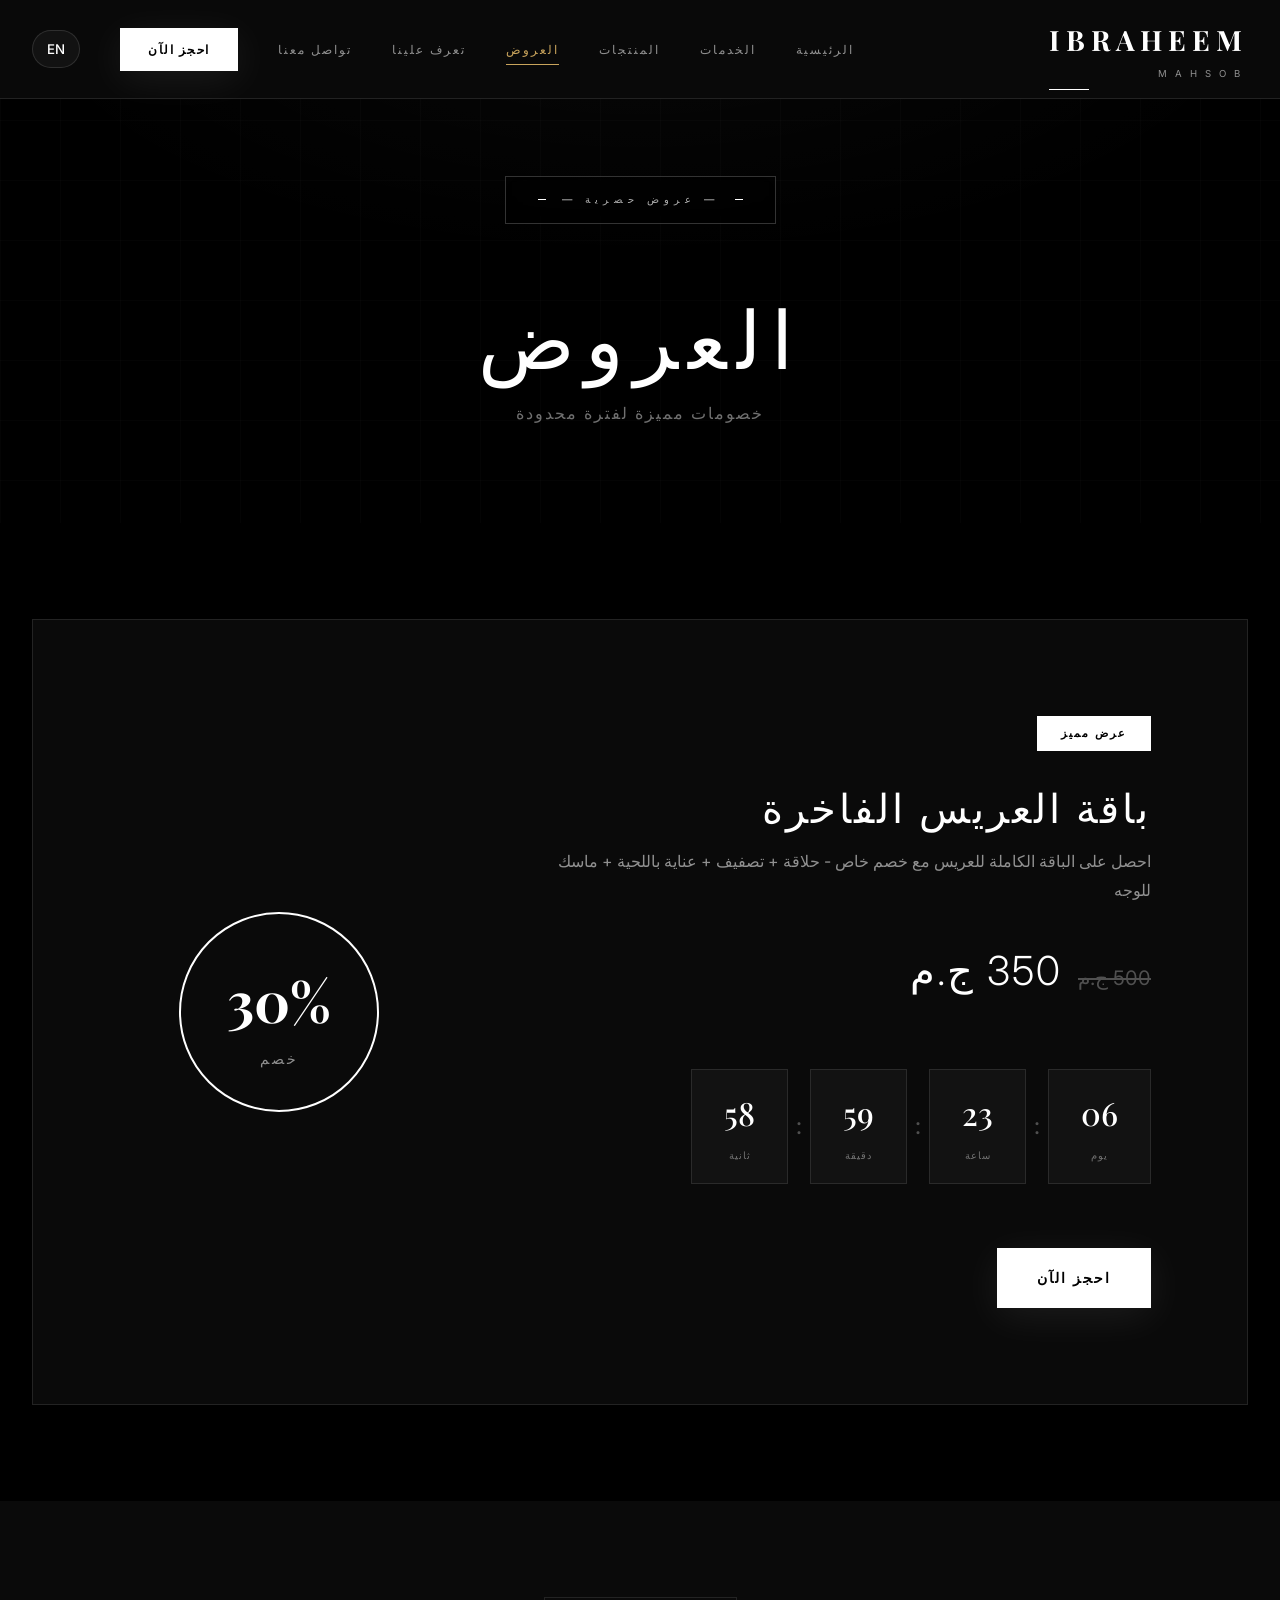
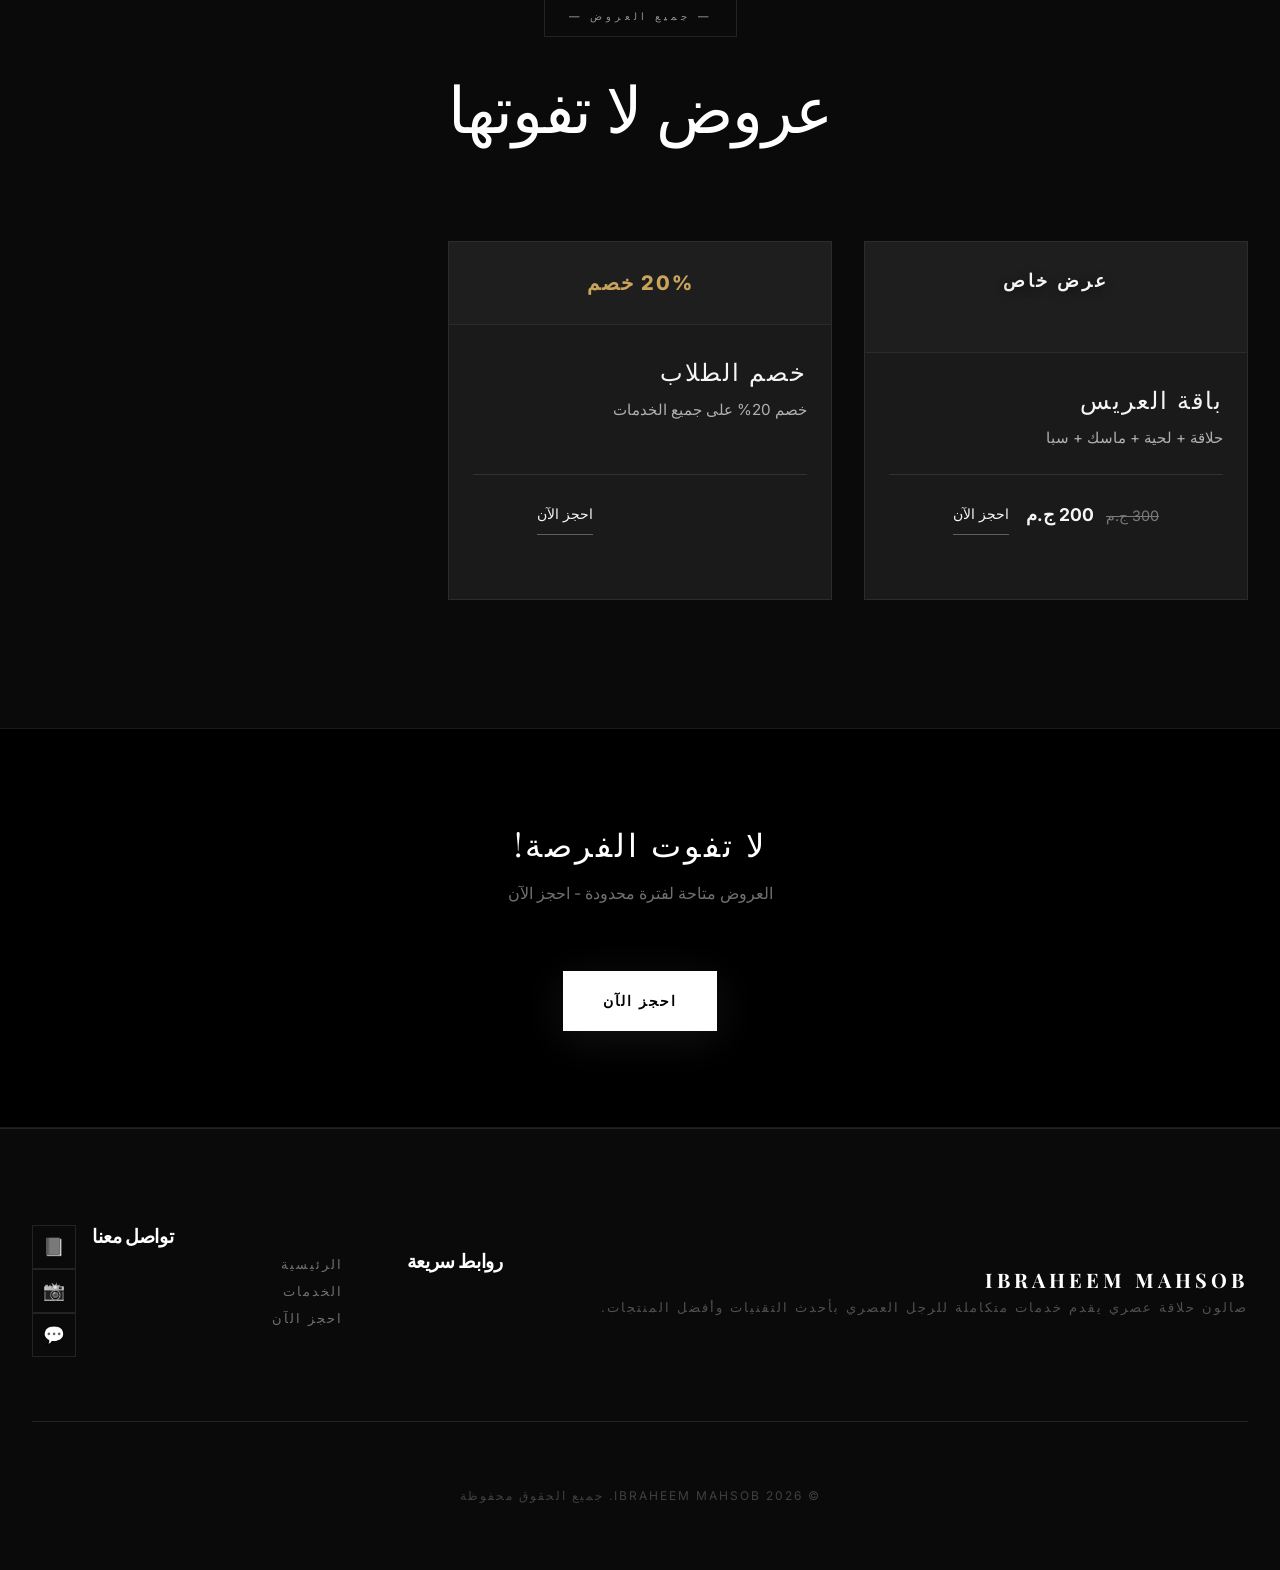
==== commit ecf66bdb: "feat: Apply Global Gold Highlights, fix Offer Cards, and refine styles" ====
--- a/offers.html
+++ b/offers.html
@@ -197,18 +197,27 @@
                                <span class="old">${offer.oldPrice} ${window.t('currency')}</span>
                                <span class="new">${offer.newPrice} ${window.t('currency')}</span>
                            </div>`
-                    : (offer.oldPrice
+                    : (typeof offer.oldPrice === 'number' || (offer.oldPrice && offer.oldPrice !== 'null')
                         ? `<div class="offer-price"><span class="new">${offer.oldPrice} ${window.t('currency')}</span></div>`
-                        : `<div class="offer-price"></div>`); // Handle case with no specific price shown
+                        : `<div class="offer-price"></div>`);
+
+                // Fallback for title/desc if translation fails or returns key
+                const tTitle = window.t('offer.' + offer.id + '.title');
+                const title = (tTitle && !tTitle.startsWith('offer.')) ? tTitle : (offer.title || '');
+
+                const tDesc = window.t('offer.' + offer.id + '.desc');
+                const desc = (tDesc && !tDesc.startsWith('offer.')) ? tDesc : (offer.description || '');
 
                 return `
                     <div class="offer-card-pro">
                         ${discountHTML}
                         <div class="offer-card-body">
-                            <h3>${window.t('offer.' + offer.id + '.title')}</h3>
-                            <p>${window.t('offer.' + offer.id + '.desc')}</p>
-                            ${priceHTML}
-                            <a href="booking.html" class="btn-outline">${window.t('offer.book')}</a>
+                            <h3>${title}</h3>
+                            <p>${desc}</p>
+                            <div class="offer-card-footer">
+                                ${priceHTML}
+                                <a href="booking.html" class="btn-offer">${window.t('offer.book')}</a>
+                            </div>
                         </div>
                     </div>
                 `}).join('');
--- a/css/additions.css
+++ b/css/additions.css
@@ -72,7 +72,8 @@
 .staff-card:hover,
 .staff-feature:hover {
     transform: translateY(-4px);
-    border-color: rgba(255, 255, 255, 0.18);
+    border-color: rgba(201, 164, 92, 0.6);
+    /* Gold Hover */
     box-shadow: 0 14px 28px rgba(0, 0, 0, 0.45);
 }
 
@@ -118,7 +119,8 @@
 
 .profile-card:hover {
     transform: translateY(-4px);
-    border-color: rgba(255, 255, 255, 0.18);
+    border-color: rgba(201, 164, 92, 0.6);
+    /* Gold Hover */
     box-shadow: 0 14px 28px rgba(0, 0, 0, 0.45);
 }
 
@@ -178,7 +180,7 @@
 
 .photo-slot:hover {
     transform: translateY(-3px);
-    border-color: rgba(255, 255, 255, 0.28);
+    border-color: rgba(201, 164, 92, 0.5);
 }
 
 /* ---------- Contact Page ---------- */
@@ -241,4 +243,1190 @@
 .lang-toggle:hover {
     transform: translateY(-2px);
     border-color: rgba(255, 255, 255, 0.20);
+}
+
+/* =========================================
+   DIRECTION 2 — PROFESSIONAL + DYNAMIC STAFF CARDS
+   Visual polish for Home staff cluster + About page staff grid
+   ========================================= */
+
+/* --- 1) Gradient overlay on images for depth & text readability --- */
+.staff-card::after,
+.staff-feature::after,
+.profile-card::before {
+    content: '';
+    position: absolute;
+    inset-inline-start: 0;
+    inset-inline-end: 0;
+    bottom: 0;
+    height: 50%;
+    background: linear-gradient(to top, rgba(0, 0, 0, 0.55) 0%, transparent 100%);
+    pointer-events: none;
+    z-index: 1;
+    transition: opacity 280ms ease;
+}
+
+.profile-card::before {
+    height: 40%;
+}
+
+/* --- 2) Accent line above name (animates in on hover) --- */
+.staff-card__name::before,
+.profile-card__body::before {
+    content: '';
+    position: absolute;
+    top: 0;
+    inset-inline-start: 50%;
+    transform: translateX(-50%) scaleX(0);
+    width: 40px;
+    height: 2px;
+    background: rgba(255, 255, 255, 0.7);
+    transition: transform 280ms ease;
+    transform-origin: center;
+}
+
+/* RTL fix for accent line */
+[dir="rtl"] .staff-card__name::before,
+[dir="rtl"] .profile-card__body::before {
+    transform: translateX(50%) scaleX(0);
+}
+
+.profile-card__body {
+    position: relative;
+}
+
+.profile-card__body::before {
+    top: 0;
+    inset-inline-start: 14px;
+    inset-inline-end: 14px;
+    width: auto;
+    transform: scaleX(0);
+}
+
+/* --- 3) Hover interactions (desktop only) --- */
+@media (hover: hover) and (pointer: fine) {
+
+    /* Card lift & shadow deepen */
+    .staff-card:hover,
+    .staff-feature:hover,
+    .profile-card:hover {
+        transform: translateY(-6px);
+        border-color: rgba(201, 164, 92, 0.6);
+        /* Gold Hover Border */
+        box-shadow: 0 18px 36px rgba(0, 0, 0, 0.5);
+    }
+
+    /* Subtle image zoom */
+    .staff-card__img,
+    .profile-card img {
+        transition: transform 320ms ease;
+    }
+
+    .staff-card:hover .staff-card__img,
+    .staff-feature:hover .staff-card__img,
+    .profile-card:hover img {
+        transform: scale(1.04);
+    }
+
+    /* Accent line reveal on hover */
+    .staff-card:hover .staff-card__name::before,
+    .staff-feature:hover .staff-card__name::before {
+        transform: translateX(-50%) scaleX(1);
+    }
+
+    [dir="rtl"] .staff-card:hover .staff-card__name::before,
+    [dir="rtl"] .staff-feature:hover .staff-card__name::before {
+        transform: translateX(50%) scaleX(1);
+    }
+
+    .profile-card:hover .profile-card__body::before {
+        transform: scaleX(1);
+    }
+
+    /* Gradient intensifies slightly on hover */
+    .staff-card:hover::after,
+    .staff-feature:hover::after,
+    .profile-card:hover::before {
+        opacity: 0.85;
+    }
+
+    /* Description opacity increase on hover */
+    .profile-card:hover .profile-card__desc {
+        opacity: 1;
+    }
+}
+
+/* --- 4) Typography refinement --- */
+.staff-card__name {
+    font-weight: 700;
+    letter-spacing: 0.6px;
+    z-index: 2;
+}
+
+.staff-feature .staff-card__name {
+    font-size: 1.1rem;
+    font-weight: 700;
+}
+
+.profile-card__title {
+    font-weight: 700;
+    letter-spacing: 0.5px;
+}
+
+.profile-card__desc {
+    opacity: 0.65;
+    transition: opacity 280ms ease;
+}
+
+/* --- 5) Ensure image container clips zoom properly --- */
+.staff-card,
+.staff-feature,
+.profile-card {
+    overflow: hidden;
+}
+
+/* --- 6) Touch devices: disable hover transforms --- */
+@media (hover: none) {
+
+    .staff-card:hover,
+    .staff-feature:hover,
+    .profile-card:hover {
+        transform: none;
+        box-shadow: none;
+    }
+
+    .staff-card:hover .staff-card__img,
+    .staff-feature:hover .staff-card__img,
+    .profile-card:hover img {
+        transform: none;
+    }
+
+    .staff-card:hover .staff-card__name::before,
+    .staff-feature:hover .staff-card__name::before,
+    .profile-card:hover .profile-card__body::before {
+        transform: scaleX(0);
+    }
+}
+
+/* =========================================
+   COVERFLOW-STYLE 3D CAROUSEL
+   Salon Photos section on About page
+   Center card elevated, side cards tilted
+   ========================================= */
+
+/* --- Carousel wrapper --- */
+.place-carousel-wrapper {
+    position: relative;
+    width: 100%;
+    padding-block: 40px 60px;
+    perspective: 1200px;
+}
+
+/* --- Horizontal scroll container --- */
+.place-carousel {
+    display: flex;
+    align-items: center;
+    justify-content: center;
+    gap: 0;
+    overflow: visible;
+    position: relative;
+    min-height: 380px;
+}
+
+/* --- Individual photo card --- */
+.place-card {
+    position: absolute;
+    width: min(340px, 70vw);
+    aspect-ratio: 3 / 4;
+    border-radius: 12px;
+    background: #1a1a1a;
+    border: 1px solid rgba(255, 255, 255, 0.1);
+    display: grid;
+    place-items: center;
+    text-align: center;
+    font-size: 0.85rem;
+    color: rgba(255, 255, 255, 0.45);
+    letter-spacing: 0.5px;
+    transition: transform 500ms cubic-bezier(0.4, 0, 0.2, 1),
+        opacity 400ms ease,
+        box-shadow 400ms ease,
+        z-index 0ms;
+    cursor: pointer;
+    overflow: hidden;
+    box-shadow: 0 10px 30px rgba(0, 0, 0, 0.4);
+}
+
+/* Gradient overlay */
+.place-card::before {
+    content: '';
+    position: absolute;
+    inset: 0;
+    background: linear-gradient(180deg, transparent 50%, rgba(0, 0, 0, 0.4) 100%);
+    pointer-events: none;
+    border-radius: inherit;
+}
+
+/* --- Card positions --- */
+/* Center (active) card */
+.place-card[data-position="0"] {
+    position: relative;
+    z-index: 10;
+    transform: translateZ(0) scale(1);
+    opacity: 1;
+    box-shadow: 0 25px 60px rgba(0, 0, 0, 0.55);
+}
+
+/* Left cards */
+.place-card[data-position="-1"] {
+    z-index: 5;
+    transform: translateX(-70%) rotateY(25deg) scale(0.85);
+    opacity: 0.7;
+}
+
+.place-card[data-position="-2"] {
+    z-index: 2;
+    transform: translateX(-130%) rotateY(35deg) scale(0.7);
+    opacity: 0.4;
+}
+
+/* Right cards */
+.place-card[data-position="1"] {
+    z-index: 5;
+    transform: translateX(70%) rotateY(-25deg) scale(0.85);
+    opacity: 0.7;
+}
+
+.place-card[data-position="2"] {
+    z-index: 2;
+    transform: translateX(130%) rotateY(-35deg) scale(0.7);
+    opacity: 0.4;
+}
+
+/* Hidden cards */
+.place-card[data-position="hidden"] {
+    opacity: 0;
+    pointer-events: none;
+    transform: translateX(200%) scale(0.5);
+}
+
+/* --- Navigation arrows --- */
+.carousel-arrow {
+    position: absolute;
+    top: 50%;
+    transform: translateY(-50%);
+    z-index: 20;
+    width: 48px;
+    height: 48px;
+    border-radius: 50%;
+    background: rgba(0, 0, 0, 0.7);
+    border: 1px solid rgba(255, 255, 255, 0.2);
+    color: rgba(255, 255, 255, 0.9);
+    font-size: 1.6rem;
+    cursor: pointer;
+    transition: background 200ms ease, border-color 200ms ease, transform 200ms ease;
+    display: flex;
+    align-items: center;
+    justify-content: center;
+    line-height: 1;
+}
+
+.carousel-arrow:hover {
+    background: rgba(255, 255, 255, 0.15);
+    border-color: rgba(255, 255, 255, 0.4);
+    transform: translateY(-50%) scale(1.05);
+}
+
+.carousel-arrow:focus {
+    outline: 2px solid rgba(255, 255, 255, 0.5);
+    outline-offset: 2px;
+}
+
+.carousel-arrow--prev {
+    inset-inline-start: 5%;
+}
+
+.carousel-arrow--next {
+    inset-inline-end: 5%;
+}
+
+/* --- Dot indicators --- */
+.carousel-dots {
+    display: flex;
+    justify-content: center;
+    gap: 10px;
+    margin-top: 30px;
+}
+
+.carousel-dot {
+    width: 10px;
+    height: 10px;
+    border-radius: 50%;
+    background: rgba(255, 255, 255, 0.25);
+    border: none;
+    cursor: pointer;
+    transition: background 200ms ease, transform 200ms ease;
+    padding: 0;
+}
+
+.carousel-dot:hover {
+    background: rgba(255, 255, 255, 0.5);
+}
+
+.carousel-dot.active {
+    background: rgba(255, 255, 255, 0.9);
+    transform: scale(1.2);
+}
+
+/* --- Mobile adjustments --- */
+@media (max-width: 768px) {
+    .place-carousel-wrapper {
+        padding-block: 30px 50px;
+    }
+
+    .place-card {
+        width: min(260px, 65vw);
+    }
+
+    .place-card[data-position="-1"] {
+        transform: translateX(-55%) rotateY(20deg) scale(0.8);
+    }
+
+    .place-card[data-position="1"] {
+        transform: translateX(55%) rotateY(-20deg) scale(0.8);
+    }
+
+    .place-card[data-position="-2"],
+    .place-card[data-position="2"] {
+        opacity: 0;
+        pointer-events: none;
+    }
+
+    .carousel-arrow {
+        width: 40px;
+        height: 40px;
+        font-size: 1.3rem;
+    }
+
+    .carousel-arrow--prev {
+        inset-inline-start: 2%;
+    }
+
+    .carousel-arrow--next {
+        inset-inline-end: 2%;
+    }
+}
+
+/* =========================================
+   PRODUCT CARD VISUAL POLISH
+   Fixing padding, edge proximity, and layout
+   ========================================= */
+
+/* Fix main container layout */
+.product-card {
+    display: flex;
+    flex-direction: column;
+    height: 100%;
+    background: #141414;
+    /* Slightly lighter than pure black for contrast */
+    border: 1px solid rgba(255, 255, 255, 0.08);
+}
+
+/* Fix image container (matching mismatched class names) */
+.product-image {
+    width: 100%;
+    aspect-ratio: 1;
+    background: #0a0a0a;
+    display: flex;
+    align-items: center;
+    justify-content: center;
+    border-bottom: 1px solid rgba(255, 255, 255, 0.05);
+    overflow: hidden;
+}
+
+.product-image img {
+    width: 100%;
+    height: 100%;
+    object-fit: cover;
+    transition: transform 0.4s ease;
+}
+
+.product-card:hover .product-image img {
+    transform: scale(1.05);
+}
+
+/* Fix text padding (Crucial fix for "too close to edge") */
+.product-info {
+    padding: 24px;
+    display: flex;
+    flex-direction: column;
+    flex-grow: 1;
+}
+
+/* Typography & Spacing */
+.product-category-tag {
+    font-size: 0.7rem;
+    font-weight: 600;
+    letter-spacing: 1px;
+    color: rgba(255, 255, 255, 0.6);
+    background: rgba(255, 255, 255, 0.06);
+    padding: 4px 10px;
+    border-radius: 4px;
+    align-self: flex-start;
+    margin-bottom: 12px;
+    border: 1px solid rgba(255, 255, 255, 0.05);
+}
+
+.product-info h3 {
+    font-size: 1.2rem;
+    margin-bottom: 8px;
+    font-weight: 600;
+    color: #fff;
+    line-height: 1.3;
+}
+
+.product-info p {
+    font-size: 0.9rem;
+    color: rgba(255, 255, 255, 0.5);
+    margin-bottom: 24px;
+    line-height: 1.6;
+    flex-grow: 1;
+    /* Pushes footer down */
+}
+
+/* Footer & Button */
+.product-card-footer {
+    display: flex;
+    align-items: center;
+    justify-content: space-between;
+    padding-top: 20px;
+    border-top: 1px solid rgba(255, 255, 255, 0.1);
+    margin-top: auto;
+}
+
+.product-price {
+    font-size: 1.15rem;
+    font-weight: 700;
+    color: #fff;
+    letter-spacing: 0.5px;
+}
+
+.product-btn {
+    padding: 8px 20px;
+    background: transparent;
+    border: 1px solid rgba(255, 255, 255, 0.25);
+    color: #fff;
+    border-radius: 6px;
+    font-size: 0.85rem;
+    font-weight: 500;
+    cursor: pointer;
+    transition: all 0.2s ease;
+}
+
+.product-btn:hover {
+    background: #fff;
+    color: #000;
+    border-color: #fff;
+    transform: translateY(-2px);
+}
+
+/* Placeholder icon styling override */
+.product-image>div {
+    font-size: 50px !important;
+    /* Make icons larger */
+    color: rgba(255, 255, 255, 0.2) !important;
+}
+
+/* =========================================
+   GLOBAL GOLD HIGHLIGHTS (STRICT #C9A45C)
+   Enforcing gold interactive states everywhere
+   "Everything that highlights when I touch"
+   ========================================= */
+
+/* 1. Navigation Highlights */
+.nav-menu a:hover,
+.nav-menu a.active {
+    color: #C9A45C !important;
+}
+
+.nav-menu a:hover::before,
+.nav-menu a.active::before {
+    background: #C9A45C !important;
+    width: 100% !important;
+}
+
+/* 2. Global Selection Highlight */
+::selection {
+    background: #C9A45C !important;
+    color: #000 !important;
+    text-shadow: none !important;
+}
+
+/* 3. Booking Selection (Services, Dates, Times) */
+/* Service Cards */
+.service-option:hover {
+    border-color: rgba(201, 164, 92, 0.5) !important;
+    background: rgba(201, 164, 92, 0.02) !important;
+}
+
+.service-option.selected {
+    border-color: #C9A45C !important;
+    background: rgba(201, 164, 92, 0.08) !important;
+}
+
+.service-option.selected .service-check {
+    background: #C9A45C !important;
+    border-color: #C9A45C !important;
+    color: #000 !important;
+    opacity: 1 !important;
+}
+
+/* Date & Time Picker */
+.date-option:hover,
+.time-slot:hover {
+    border-color: #C9A45C !important;
+    color: #C9A45C !important;
+}
+
+.date-option.selected,
+.time-slot.selected {
+    background: #C9A45C !important;
+    border-color: #C9A45C !important;
+    color: #000 !important;
+}
+
+.date-option.selected .date-day,
+.date-option.selected .date-month {
+    color: rgba(0, 0, 0, 0.7) !important;
+}
+
+/* 4. Global Button Hover Overrides */
+/* Outline Buttons: Gold Text & Border */
+.btn-outline:hover,
+button.btn-outline:hover {
+    border-color: #C9A45C !important;
+    color: #C9A45C !important;
+    background: rgba(201, 164, 92, 0.1) !important;
+}
+
+/* Primary Buttons: Gold Shadow or Border on Hover? */
+/* User asked for highlights. A white button turning gold might be too much, 
+   but a subtle gold border/shadow is good. */
+.btn-primary:hover {
+    box-shadow: 0 10px 30px rgba(201, 164, 92, 0.3) !important;
+    transform: translateY(-3px);
+}
+
+/* 5. Sidebar Highlights (Booking) */
+.sidebar-card.highlight {
+    border-color: #C9A45C !important;
+}
+
+.sidebar-card.highlight .sidebar-icon {
+    color: #C9A45C !important;
+}
+
+/* 6. Form Inputs Focus */
+.input-group input:focus,
+.input-group textarea:focus {
+    border-color: #C9A45C !important;
+}
+
+.input-group input:focus~.input-line,
+.input-group textarea:focus~.input-line {
+    background: #C9A45C !important;
+}
+
+/* 7. Scrollbar (Optional Polish) */
+::-webkit-scrollbar-thumb:hover {
+    background: #C9A45C !important;
+}
+
+/* =========================================
+   SERVICES — SECTION (STRICT LUXURY #C9A45C)
+   Transformation of service list to grid
+   ========================================= */
+
+/* Update Grid Container - Make it a grid */
+.services-showcase {
+    display: grid;
+    grid-template-columns: repeat(auto-fill, minmax(360px, 1fr));
+    gap: 24px;
+    margin-top: 40px;
+}
+
+@media (max-width: 768px) {
+    .services-showcase {
+        grid-template-columns: 1fr;
+        gap: 16px;
+    }
+}
+
+/* Service Card Container */
+.service-card-pro {
+    background: #1A1A1A;
+    /* Elevated Surface */
+    border: 1px solid rgba(255, 255, 255, 0.08);
+    /* Default Border */
+    border-radius: 16px;
+    padding: 24px;
+    display: flex;
+    flex-direction: column;
+    height: 100%;
+    transition: transform 0.3s ease, border-color 0.3s ease, box-shadow 0.3s ease;
+    position: relative;
+    overflow: hidden;
+    /* Subtle depth */
+    box-shadow: 0 10px 30px rgba(0, 0, 0, 0.4);
+}
+
+/* Hover Effects (Desktop Only) */
+@media (hover: hover) and (pointer: fine) {
+    .service-card-pro:hover {
+        transform: translateY(-6px);
+        border-color: rgba(201, 164, 92, 0.6);
+        /* Gold Hover Border */
+        box-shadow: 0 15px 40px rgba(0, 0, 0, 0.6);
+    }
+
+    .service-card-pro:hover .btn-service-book {
+        /* No solid white fill allowed */
+        background: rgba(201, 164, 92, 0.08);
+        color: #C9A45C;
+        border-color: #C9A45C;
+    }
+}
+
+/* Mobile: No hover transform */
+@media (hover: none) {
+    .service-card-pro:hover {
+        transform: none;
+    }
+}
+
+/* Card Content Area */
+.service-card-content {
+    flex-grow: 1;
+    display: flex;
+    flex-direction: column;
+}
+
+/* Icon Box */
+.service-icon-box {
+    width: 48px;
+    height: 48px;
+    display: flex;
+    align-items: center;
+    justify-content: center;
+    font-size: 24px;
+    background: rgba(255, 255, 255, 0.04);
+    border-radius: 12px;
+    margin-bottom: 20px;
+    border: 1px solid rgba(255, 255, 255, 0.06);
+}
+
+/* Typography */
+.service-title {
+    font-size: 1.25rem;
+    font-weight: 700;
+    color: #F5F5F5;
+    /* Primary Text */
+    margin-bottom: 8px;
+    letter-spacing: -0.01em;
+}
+
+.service-desc {
+    font-size: 0.95rem;
+    color: #B0B0B0;
+    /* Secondary Text */
+    line-height: 1.6;
+    margin-bottom: 24px;
+}
+
+/* Meta Row (Duration & Price) */
+.service-meta-row {
+    display: flex;
+    align-items: center;
+    justify-content: space-between;
+    margin-top: auto;
+    padding-top: 20px;
+    border-top: 1px solid rgba(255, 255, 255, 0.08);
+    margin-bottom: 20px;
+}
+
+/* Duration Chip */
+.service-duration-chip {
+    display: flex;
+    align-items: center;
+    gap: 6px;
+    font-size: 0.8rem;
+    color: #B0B0B0;
+    background: rgba(255, 255, 255, 0.04);
+    padding: 6px 12px;
+    border-radius: 100px;
+    font-weight: 500;
+}
+
+.service-duration-chip svg {
+    opacity: 0.7;
+}
+
+/* Price Box */
+.service-price-box {
+    font-size: 1.25rem;
+    font-weight: 700;
+    color: #F5F5F5;
+    display: flex;
+    align-items: baseline;
+    gap: 4px;
+}
+
+.service-price-box small {
+    font-size: 0.8rem;
+    font-weight: 400;
+    color: #7A7A7A;
+    /* Tertiary Text */
+    text-transform: uppercase;
+}
+
+/* Action Row (Button) */
+.service-action-row {
+    margin-top: 0;
+}
+
+.btn-service-book {
+    display: block;
+    width: 100%;
+    padding: 12px;
+    text-align: center;
+    background: transparent;
+    border: 1px solid rgba(255, 255, 255, 0.2);
+    color: #F5F5F5;
+    border-radius: 10px;
+    font-size: 0.9rem;
+    font-weight: 600;
+    text-decoration: none;
+    transition: all 0.2s ease;
+}
+
+/* RTL Support for Flex layout */
+html[dir="rtl"] .service-card-pro {
+    text-align: right;
+}
+
+html[dir="rtl"] .service-icon-box {
+    margin-left: 0;
+}
+
+
+/* =========================================
+   PRODUCTS — DIRECTION 2 (PROFESSIONAL + DYNAMIC)
+   STRICT LUXURY EDITORIAL (Gold #C9A45C)
+   ========================================= */
+
+/* Filter Tabs Styling */
+.products-filter {
+    margin-bottom: 50px;
+    display: flex;
+    justify-content: center;
+    gap: 16px;
+    flex-wrap: wrap;
+}
+
+.filter-btn {
+    background: transparent;
+    border: 1px solid rgba(255, 255, 255, 0.15);
+    color: #B0B0B0;
+    /* Secondary Text */
+    padding: 10px 28px;
+    border-radius: 100px;
+    font-family: 'Inter', sans-serif;
+    font-size: 0.85rem;
+    font-weight: 500;
+    cursor: pointer;
+    transition: all 0.3s ease;
+}
+
+.filter-btn:hover {
+    border-color: rgba(201, 164, 92, 0.4);
+    /* Gold hint */
+    color: #F5F5F5;
+}
+
+.filter-btn.active {
+    background: rgba(201, 164, 92, 0.08);
+    /* Minimal tint */
+    color: #C9A45C;
+    /* Luxury Gold */
+    border-color: #C9A45C;
+    font-weight: 600;
+    box-shadow: 0 0 20px rgba(201, 164, 92, 0.1);
+}
+
+/* Product Card Container */
+.product-card {
+    transition: transform 0.3s ease, box-shadow 0.3s ease, border-color 0.3s ease;
+    box-shadow: 0 10px 30px rgba(0, 0, 0, 0.4);
+    position: relative;
+    overflow: hidden;
+    background: #1A1A1A;
+    /* Elevated Surface */
+    border: 1px solid rgba(255, 255, 255, 0.08);
+    /* Default Border */
+    border-radius: 8px;
+}
+
+@media (hover: hover) and (pointer: fine) {
+    .product-card:hover {
+        transform: translateY(-4px);
+        box-shadow: 0 15px 40px rgba(0, 0, 0, 0.6);
+        border-color: rgba(201, 164, 92, 0.6);
+        /* Hover Border rule */
+    }
+}
+
+/* Image Spotlight & Gold Effect (Restrained) */
+.product-image {
+    position: relative;
+    /* Subtle Gold Spotlight #C9A45C */
+    background: radial-gradient(circle at center bottom, rgba(201, 164, 92, 0.15) 0%, rgba(0, 0, 0, 0) 70%);
+    border-bottom: none;
+}
+
+/* Placeholder Centering */
+.product-placeholder {
+    width: 100%;
+    height: 100%;
+    display: flex;
+    justify-content: center;
+    align-items: center;
+    font-size: 80px;
+    color: rgba(255, 255, 255, 0.1);
+    padding-top: 20px;
+    transition: transform 0.5s ease;
+}
+
+@media (hover: hover) and (pointer: fine) {
+    .product-card:hover .product-placeholder {
+        transform: translateY(-5px) scale(1.02);
+    }
+}
+
+/* Category Tag - Overlay Position */
+.product-category-tag {
+    position: absolute;
+    bottom: 16px;
+    left: 16px;
+    /* LTR default */
+    font-size: 0.6rem;
+    letter-spacing: 1.5px;
+    text-transform: uppercase;
+    color: rgba(255, 255, 255, 0.7);
+    background: rgba(0, 0, 0, 0.6);
+    padding: 4px 8px;
+    border-radius: 4px;
+    border: 1px solid rgba(255, 255, 255, 0.1);
+    z-index: 2;
+    backdrop-filter: blur(4px);
+}
+
+html[dir="rtl"] .product-category-tag {
+    left: auto;
+    right: 16px;
+}
+
+/* Info Section Layout */
+.product-info {
+    padding: 24px;
+    background: #1A1A1A;
+    /* Match Card Surface */
+}
+
+.product-info h3 {
+    font-family: 'Playfair Display', serif;
+    font-size: 1.35rem;
+    color: #F5F5F5;
+    /* Primary Text */
+    margin-bottom: 6px;
+    font-weight: 700;
+}
+
+.product-info p {
+    font-size: 0.9rem;
+    color: #B0B0B0;
+    /* Secondary Text */
+    margin-bottom: 24px;
+}
+
+/* Footer (Price + Details Button) */
+.product-card-footer {
+    display: flex;
+    align-items: center;
+    justify-content: space-between;
+    border-top: 1px solid rgba(255, 255, 255, 0.08);
+    padding-top: 20px;
+    margin-top: auto;
+}
+
+.product-price {
+    font-size: 1.1rem;
+    font-weight: 700;
+    color: #F5F5F5;
+    letter-spacing: 0.5px;
+}
+
+/* Button Styling Rules (Strict) */
+.product-btn {
+    padding: 8px 24px;
+    background: transparent;
+    /* Default Transparent */
+    border: 1px solid rgba(255, 255, 255, 0.2);
+    /* Default Border */
+    color: #F5F5F5;
+    /* Default Text */
+    border-radius: 4px;
+    font-size: 0.8rem;
+    font-weight: 500;
+    transition: all 0.2s ease;
+}
+
+.product-btn:hover {
+    background: rgba(201, 164, 92, 0.08);
+    /* Hover Background tint */
+    color: #C9A45C;
+    /* Hover Text */
+    border-color: #C9A45C;
+    /* Hover Border */
+}
+
+/* =========================================
+   OFFER CARD VISUAL POLISH (STRICT #C9A45C)
+   Fixing padding, headers, and buttons
+   ========================================= */
+
+/* Main Container */
+.offer-card-pro {
+    display: flex;
+    flex-direction: column;
+    height: 100%;
+    background: #1A1A1A;
+    /* Elevated Surface */
+    border: 1px solid rgba(255, 255, 255, 0.08);
+    /* Default Border */
+}
+
+/* Dark Editorial Header */
+.offer-card-header {
+    background: rgba(255, 255, 255, 0.02);
+    /* Very subtle tint */
+    color: #C9A45C;
+    /* Gold Accent Text */
+    border-bottom: 1px solid rgba(255, 255, 255, 0.06);
+    padding: 24px 20px;
+    text-align: center;
+    font-weight: 700;
+    text-transform: uppercase;
+    letter-spacing: 2px;
+    font-size: 0.85rem;
+    display: flex;
+    align-items: center;
+    justify-content: center;
+}
+
+.offer-badge {
+    color: #F5F5F5 !important;
+    background: transparent !important;
+    border: none !important;
+    padding: 0 !important;
+    font-weight: 700;
+    font-size: 1.1rem !important;
+    /* Increased from 0.6rem */
+    letter-spacing: 3px;
+    text-shadow: 0 2px 10px rgba(0, 0, 0, 0.5);
+    /* Subtle depth */
+}
+
+.offer-discount {
+    color: #C9A45C;
+    font-weight: 800;
+    font-size: 1.25rem;
+    /* Explicitly matching scale */
+    letter-spacing: 2px;
+}
+
+/* Body Content */
+.offer-card-body {
+    padding: 32px 24px;
+    display: flex;
+    flex-direction: column;
+    flex-grow: 1;
+    text-align: left;
+}
+
+/* RTL Support for text alignment */
+html[dir="rtl"] .offer-card-body {
+    text-align: right;
+}
+
+/* Typography */
+.offer-card-body h3 {
+    font-family: 'Playfair Display', serif;
+    font-size: 1.5rem;
+    color: #F5F5F5;
+    margin-bottom: 12px;
+}
+
+.offer-card-body p {
+    font-size: 0.95rem;
+    color: #B0B0B0;
+    line-height: 1.6;
+    margin-bottom: 24px;
+    flex-grow: 1;
+}
+
+/* Footer layout */
+.offer-card-footer {
+    display: flex;
+    align-items: center;
+    justify-content: space-between;
+    margin-top: auto;
+    padding-top: 20px;
+}
+
+/* Price Styling */
+.offer-price {
+    display: flex;
+    gap: 12px;
+    align-items: baseline;
+}
+
+.offer-price .old {
+    text-decoration: line-through;
+    color: #7A7A7A;
+    font-size: 0.9rem;
+}
+
+.offer-price .new {
+    color: #F5F5F5;
+    font-weight: 700;
+    font-size: 1.1rem;
+}
+
+/* Button Styling (Premium Outline) */
+.btn-offer {
+    padding: 8px 0;
+    background: transparent;
+    color: #F5F5F5;
+    border: none;
+    border-bottom: 1px solid rgba(255, 255, 255, 0.3);
+    font-size: 0.85rem;
+    font-weight: 500;
+    cursor: pointer;
+    transition: all 0.3s ease;
+    text-decoration: none;
+    display: inline-block;
+}
+
+.btn-offer:hover {
+    padding-inline-start: 10px;
+    border-color: #C9A45C;
+    color: #C9A45C;
+}
+
+/* =========================================
+   GLOBAL GOLD HIGHLIGHTS (STRICT #C9A45C)
+   Enforcing gold interactive states everywhere
+   ========================================= */
+
+/* 1. Navigation Highlights */
+.nav-menu a:hover,
+.nav-menu a.active {
+    color: #C9A45C !important;
+}
+
+.nav-menu a:hover::before,
+.nav-menu a.active::before {
+    background: #C9A45C !important;
+    width: 100% !important;
+}
+
+/* 2. Global Selection Highlight */
+::selection {
+    background: #C9A45C !important;
+    color: #000 !important;
+    text-shadow: none !important;
+}
+
+/* 3. Booking Selection */
+.service-option:hover {
+    border-color: rgba(201, 164, 92, 0.5) !important;
+    background: rgba(201, 164, 92, 0.02) !important;
+}
+
+.service-option.selected {
+    border-color: #C9A45C !important;
+    background: rgba(201, 164, 92, 0.08) !important;
+}
+
+.service-option.selected .service-check {
+    background: #C9A45C !important;
+    border-color: #C9A45C !important;
+    color: #000 !important;
+    opacity: 1 !important;
+}
+
+/* Date/Time Picker */
+.date-option:hover,
+.time-slot:hover {
+    border-color: #C9A45C !important;
+    color: #C9A45C !important;
+}
+
+.date-option.selected,
+.time-slot.selected {
+    background: #C9A45C !important;
+    border-color: #C9A45C !important;
+    color: #000 !important;
+}
+
+.date-option.selected .date-day,
+.date-option.selected .date-month {
+    color: rgba(0, 0, 0, 0.7) !important;
+}
+
+/* 4. Global Button Hover */
+.btn-outline:hover,
+button.btn-outline:hover {
+    border-color: #C9A45C !important;
+    color: #C9A45C !important;
+    background: rgba(201, 164, 92, 0.1) !important;
+}
+
+.btn-primary:hover {
+    box-shadow: 0 10px 30px rgba(201, 164, 92, 0.3) !important;
+    transform: translateY(-3px);
+}
+
+/* 5. Sidebar Highlights */
+.sidebar-card.highlight {
+    border-color: #C9A45C !important;
+}
+
+.sidebar-card.highlight .sidebar-icon {
+    color: #C9A45C !important;
+}
+
+/* 6. Form Inputs */
+.input-group input:focus,
+.input-group textarea:focus {
+    border-color: #C9A45C !important;
+}
+
+.input-group input:focus~.input-line,
+.input-group textarea:focus~.input-line {
+    background: #C9A45C !important;
+}
+
+/* 7. Scrollbar */
+::-webkit-scrollbar-thumb:hover {
+    background: #C9A45C !important;
 }
